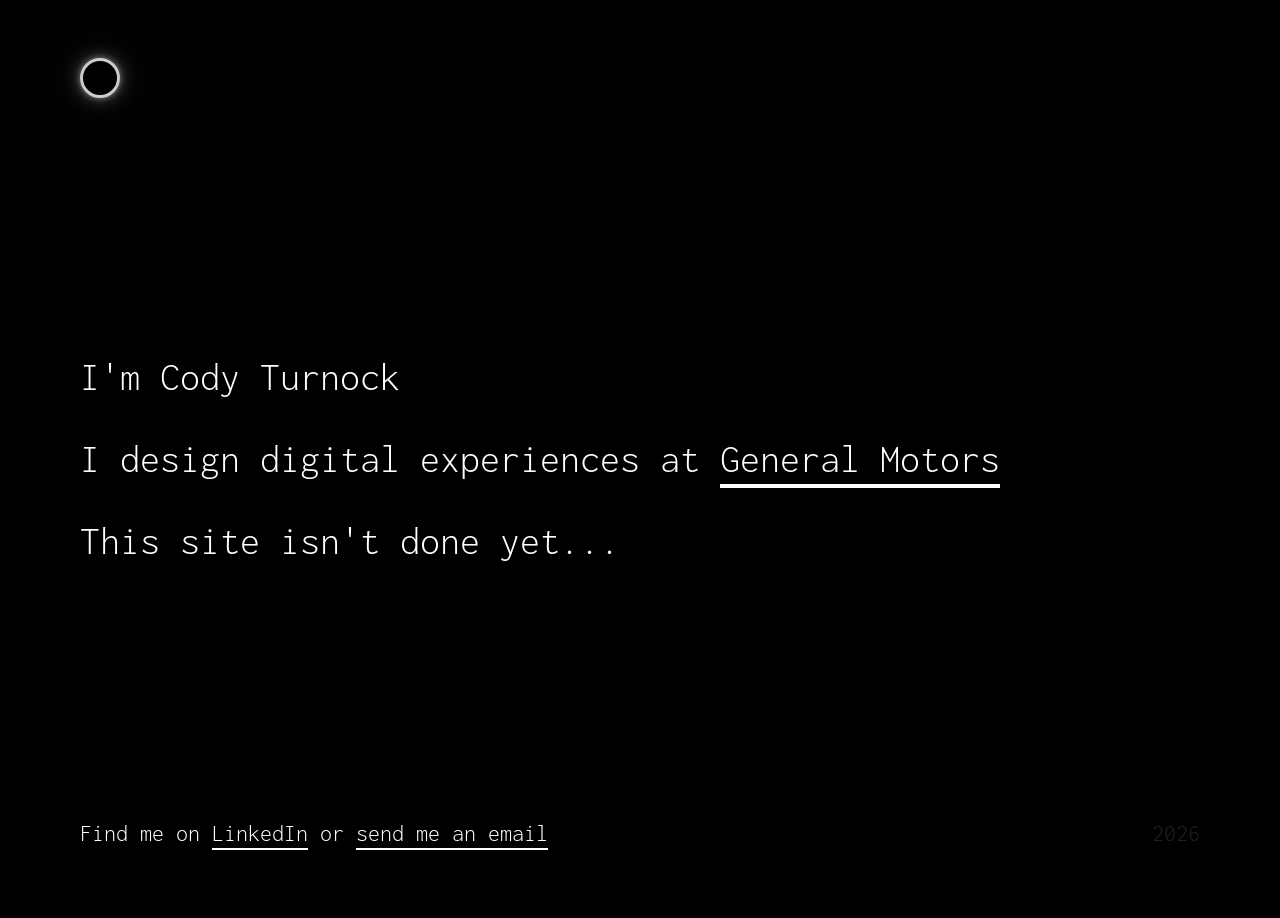
==== index.html @ 13a5d8f2 "Added a fix for mobile" ====
/<!DOCTYPE html>
<!--[if lt IE 7]>      <html class="no-js lt-ie9 lt-ie8 lt-ie7"> <![endif]-->
<!--[if IE 7]>         <html class="no-js lt-ie9 lt-ie8"> <![endif]-->
<!--[if IE 8]>         <html class="no-js lt-ie9"> <![endif]-->
<!--[if gt IE 8]>      <html class="no-js"><![endif]-->
<html>
    <head>
        <meta charset="utf-8">
        <meta http-equiv="X-UA-Compatible" content="IE=edge">
        <title></title>
        <meta name="description" content="">
        <meta name="viewport" content="width=device-width, initial-scale=1">
        <link rel="preload" href="./fonts/inconsolata.woff2" as="font" type="font/woff2" crossorigin>

        <link rel="stylesheet" href="style.css">
    </head>
    <body>
        <div class="container"> 
            <div class="logo-circle"></div>
            <div class="content-container">
                <div class="main-content">
                    <h1>I'm Cody Turnock</h1>
                    <h1>I design digital experiences at <a href="https://www.gm.com" target="_blank"> General Motors</a></h1>
                    <h1>This site isn't done yet...</h1>
                </div>
                <div class="secondary-content">
                    <h2>Find me on <a href="https://www.linkedin.com/in/codyturnock/" target="_blank">LinkedIn</a> or <a href="mailto:codyturnock@gmail.com">send me an email</a></h2>
                    <h2 class="year">2026</h2>
                </div>
            </div>
        </div>
        <script src="" async defer></script>
    </body>
</html>
---- style.css ----
* {
    box-sizing: border-box;
    margin:0;
    padding:0;
    background-color:#000000;
}
html,
body {
    height: 100%;
    overflow: hidden;
}
/*container*/
.container {
    padding: 40px 80px;
    height: 100vh;
    display: flex;
    flex-direction: column;
}
.content-container {
    display: flex;
    flex-direction: column;
    justify-content:space-between;
    flex: 1;
}

/*content*/
h1 {
    color:#ffffff;
    margin-bottom: 40px;
    font-family: "Inconsolata", monospace;
    font-weight: 300;
    font-size: 40px;
}
h2 {
    color: #ffffff;
    font-family: "Inconsolata", monospace;
    font-weight: 300;
    font-size: 24px;
}
.year {
    color: #212121;
}
.main-content {
    margin: auto 0;
}
.secondary-content {
    display: flex;
    flex-direction: row;
    justify-content: space-between;
    padding-bottom: 32px;
}
a:hover {
    text-decoration: line-through;
}
a {
    color:#ffffff;
    text-underline-offset: 0.3em;

}

/*circle*/
.logo-circle {
  width: 40px;
  height: 40px;
  border: 3px solid rgba(255, 255, 255, 0.8);
  border-radius: 50%;
  margin-bottom: 40px;

  box-shadow:
    0 0 6px rgba(255, 255, 255, 0.4),
    0 0 18px rgba(255, 255, 255, 0.25),
    0 0 36px rgba(255, 255, 255, 0.15);

  /* Optional */
  background: transparent;
}


/*font*/
@font-face {
  font-family: "Inconsolata";
  src: url("./fonts/inconsolata.woff2") format("woff2");
  font-weight: 200 900;
  font-style: normal;
  font-display: swap;
}

@media (max-width:850px) {
    .secondary-content {
        flex-direction:column;
    }
    .secondary-content h2:nth-of-type(2) {
        display: none;
    }
}
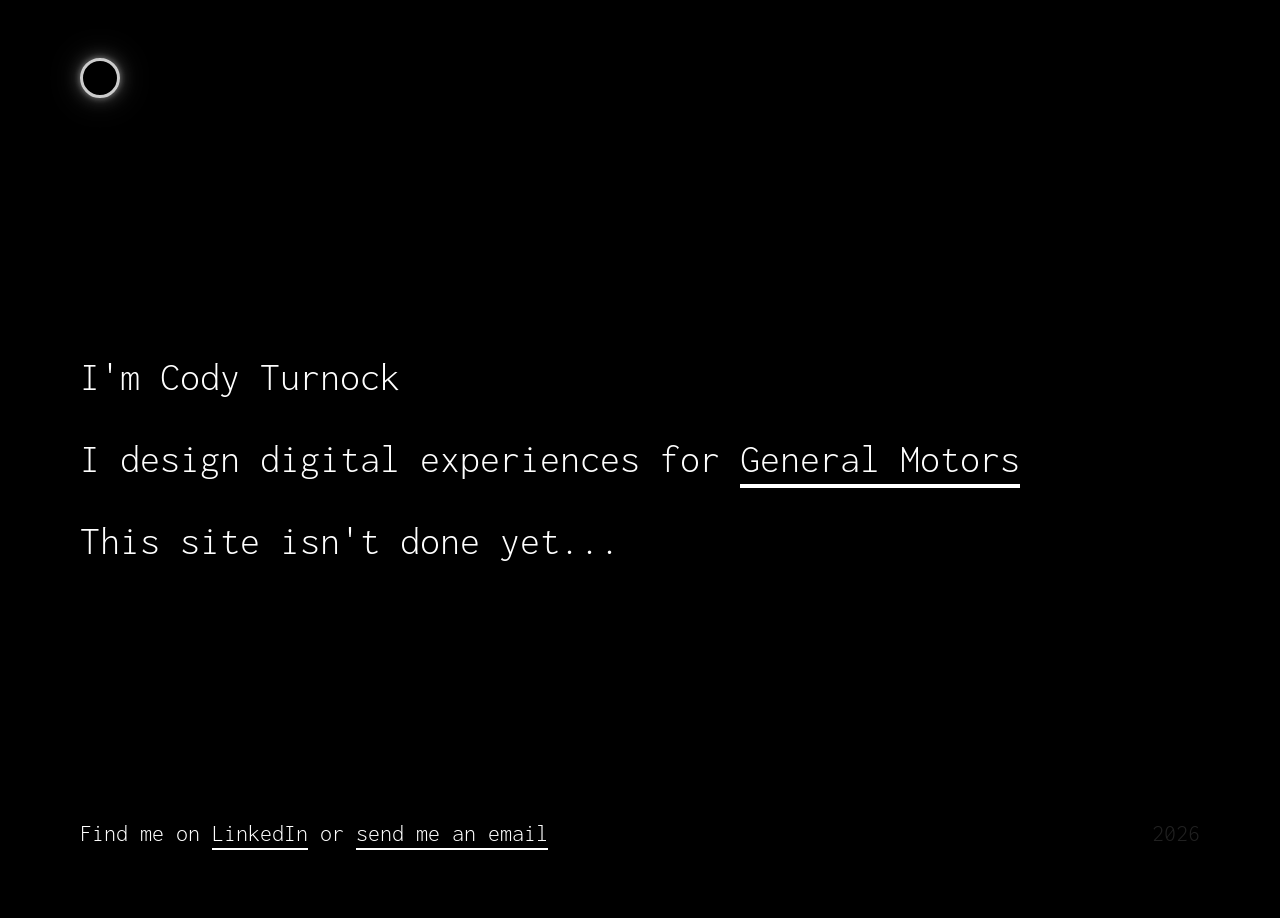
==== commit cd333913: "added favicon" ====
--- a/index.html
+++ b/index.html
@@ -7,11 +7,11 @@
     <head>
         <meta charset="utf-8">
         <meta http-equiv="X-UA-Compatible" content="IE=edge">
-        <title></title>
+        <title>Cody Turnock - Product Designer</title>
         <meta name="description" content="">
         <meta name="viewport" content="width=device-width, initial-scale=1">
         <link rel="preload" href="./fonts/inconsolata.woff2" as="font" type="font/woff2" crossorigin>
-
+        <link rel="icon" href="assets/favicon.svg" type="image/x-icon">
         <link rel="stylesheet" href="style.css">
     </head>
     <body>
@@ -20,7 +20,7 @@
             <div class="content-container">
                 <div class="main-content">
                     <h1>I'm Cody Turnock</h1>
-                    <h1>I design digital experiences at <a href="https://www.gm.com" target="_blank"> General Motors</a></h1>
+                    <h1>I design digital experiences for <a href="https://www.gm.com" target="_blank"> General Motors</a></h1>
                     <h1>This site isn't done yet...</h1>
                 </div>
                 <div class="secondary-content">
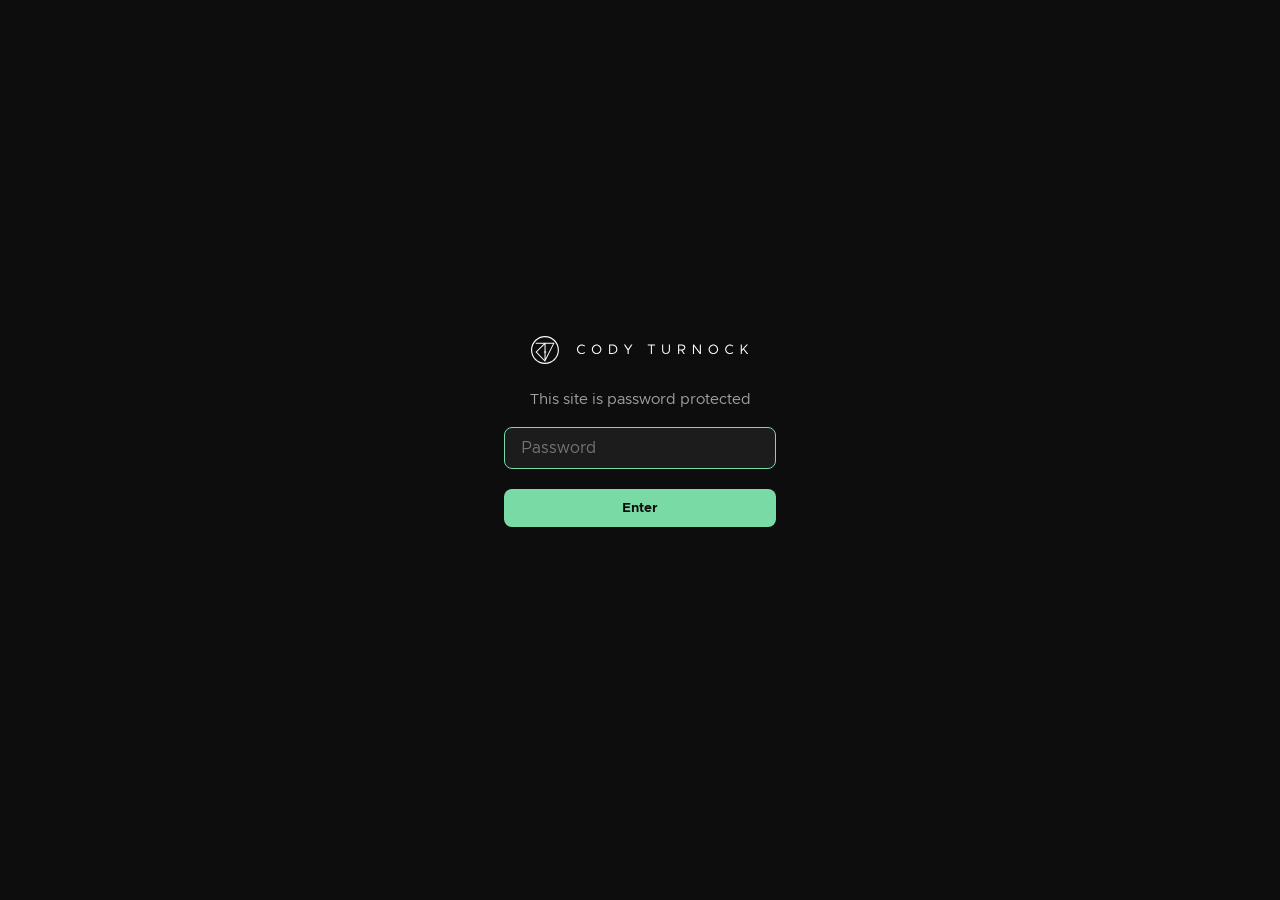
==== commit 4d794141: "added new website files" ====
--- a/index.html
+++ b/index.html
@@ -1,34 +1,109 @@
-/<!DOCTYPE html>
-<!--[if lt IE 7]>      <html class="no-js lt-ie9 lt-ie8 lt-ie7"> <![endif]-->
-<!--[if IE 7]>         <html class="no-js lt-ie9 lt-ie8"> <![endif]-->
-<!--[if IE 8]>         <html class="no-js lt-ie9"> <![endif]-->
-<!--[if gt IE 8]>      <html class="no-js"><![endif]-->
-<html>
-    <head>
-        <meta charset="utf-8">
-        <meta http-equiv="X-UA-Compatible" content="IE=edge">
-        <title>Cody Turnock - Product Designer</title>
-        <meta name="description" content="">
-        <meta name="viewport" content="width=device-width, initial-scale=1">
-        <link rel="preload" href="./fonts/inconsolata.woff2" as="font" type="font/woff2" crossorigin>
-        <link rel="icon" href="assets/favicon.svg" type="image/x-icon">
-        <link rel="stylesheet" href="style.css">
-    </head>
-    <body>
-        <div class="container"> 
-            <div class="logo-circle"></div>
-            <div class="content-container">
-                <div class="main-content">
-                    <h1>I'm Cody Turnock</h1>
-                    <h1>I design digital experiences for <a href="https://www.gm.com" target="_blank"> General Motors</a></h1>
-                    <h1>This site isn't done yet...</h1>
-                </div>
-                <div class="secondary-content">
-                    <h2>Find me on <a href="https://www.linkedin.com/in/codyturnock/" target="_blank">LinkedIn</a> or <a href="mailto:codyturnock@gmail.com">send me an email</a></h2>
-                    <h2 class="year">2026</h2>
+<!DOCTYPE html>
+<html lang="en">
+<head>
+    <meta charset="UTF-8">
+    <meta name="viewport" content="width=device-width, initial-scale=1.0">
+    <script>
+        if (window.location.hash) {
+            history.replaceState(null, '', window.location.pathname + window.location.search);
+        }
+    </script>
+    <title>Cody Turnock | Product Designer</title>
+    <meta name="description" content="Product designer portfolio — case studies in complex B2B systems design for commercial fleet management at General Motors.">
+    <meta property="og:title" content="Cody Turnock | Product Designer">
+    <meta property="og:description" content="Product designer portfolio — case studies in complex B2B systems design for commercial fleet management at General Motors.">
+    <meta property="og:type" content="website">
+    <link rel="stylesheet" href="style.css">
+    <link rel="icon" href="assets/cturnock-logo.svg" type="image/svg+xml">
+
+</head>
+<body>
+    <div class="gate-overlay">
+        <form id="gate-form" class="gate-form">
+            <img src="assets/cturnock-logo-full.svg" alt="Cody Turnock logo" class="gate-logo">
+            <label for="gate-password" class="gate-label">This site is password protected</label>
+            <input type="password" id="gate-password" class="gate-input" placeholder="Password" autocomplete="off" autofocus>
+            <button type="submit" class="gate-submit">Enter</button>
+            <p id="gate-error" class="gate-error"></p>
+        </form>
+    </div>
+    <div id="site-content">
+    <section class="navigation">
+        <img src="assets/cturnock-logo-full.svg" alt="cody turnock logo">
+        <ul class="navi">
+            <li><a href="#work">Work</a></li>
+            <li><a href="#about">About</a></li>
+            <li><a href="#contact">Contact</a></li>
+        </ul>
+    </section>
+    <section class="hero">
+        <h1>I design complex B2B systems that hold up in the real world.</h1>
+        <p>For over a decade, I've partnered with product, engineering, and leadership to turn ambiguous requirements into products that work for both the business and the people using them.</p>
+    </section>
+    <section class="work" id="work">
+        <span class="section-label">Selected Work</span>
+        <a class="projects" id="project1" href="custom-video-request.html">
+            <span class="project-number">01</span>
+            <div class="project-content">
+                <h2>Custom Video Request</h2>
+                <p>A video request spec fleet managers couldn't actually use, reworked into the most-requested feature among camera customers.</p>
+                <div class="tags">
+                    <span class="tag">Systems thinking</span>
+                    <span class="tag">Business impact</span>
                 </div>
             </div>
+            <span class="arrow">&rarr;</span>
+        </a>
+        <a class="projects" id="project2" href="vehicle-onboarding.html">
+            <span class="project-number">02</span>
+            <div class="project-content">
+                <h2>Vehicle Onboarding</h2>
+                <p>Rebuilding how fleet managers onboard vehicles at scale — replacing a static holding page with real-time progress built into the flow.</p>
+                <div class="tags">
+                    <span class="tag">Systems thinking</span>
+                    <span class="tag">Platform pattern</span>
+                </div>
+            </div>
+            <span class="arrow">&rarr;</span>
+        </a>
+        <a class="projects" id="project3" href="fleet-director.html">
+            <span class="project-number">03</span>
+            <div class="project-content">
+                <h2>Fleet Director</h2>
+                <p>Designing a proactive intelligence layer for the people managing thousands of vehicles at once — concept, in progress.</p>
+                <div class="tags">
+                    <span class="tag">0&rarr;1</span>
+                    <span class="tag">Data storytelling</span>
+                </div>
+            </div>
+            <span class="arrow">&rarr;</span>
+        </a>
+    </section>
+    <section class="about" id="about">
+        <div class="img-cont">
+            <div class="img"><img src="assets/about-photo1.jpg" alt="Placeholder"></div>
+            <div class="about-text">
+                <span class="section-label">About</span>
+                <p>Hi I'm Cody! I'm a product designer who enjoys untangling messy problems.</p>
+                <p>Over the last decade I've worked across complex B2B products, most recently designing software for commercial fleet managers at General Motors. The problems I enjoy most rarely start with pixels – they start with unclear requirements, competing priorities, technical constraints, and getting cross-functional teams aligned around the right problem before designing the solution.</p>
+                <p>I'm at my best when a project feels ambiguous. I enjoy asking the questions that change the direction of a project, challenging assumptions that no longer hold up, and working with Product, Engineering, Legal, and leadership to find solutions that are practical, scalable, and grounded in how people actually work.</p>
+                <p>The work I'm most proud of isn't necessarily the flashiest. It's the work that still makes sense months after launch because it solved the right problem, not just the one that was originally written down.</p>
+                <p>Outside of work, I'm based in Grand Rapids, Michigan, where life is mostly centered around my two kids. When I'm not designing, you'll usually find me tinkering in my garage, playing games, rolling dice for a D&D campaign, or tackling another project around the house.</p>
+            </div>
         </div>
-        <script src="" async defer></script>
-    </body>
+    </section>
+    <section class="footer" id="contact">
+        <div class="footer-main">
+            <h1>Let's talk about your next hard problem.</h1>
+            <a href="mailto:codyturnock@gmail.com" class="email-link">codyturnock@gmail.com &rarr;</a>
+        </div>
+        <div class="footer-links">
+            <a href="https://www.linkedin.com/in/codyturnock/" target="_blank" rel="noopener noreferrer">LinkedIn</a>
+            <a href="assets/cody-turnock-resume.pdf" target="_blank" rel="noopener noreferrer">Resume</a>
+            <span class="copyright">&copy; Cody Turnock</span>
+        </div>
+    </section>
+    </div>
+    <script src="password-gate.js"></script>
+</body>
 </html>
--- a/style.css
+++ b/style.css
@@ -1,95 +1,947 @@
-* {
-    box-sizing: border-box;
-    margin:0;
-    padding:0;
-    background-color:#000000;
-}
-html,
+*, *::before, *::after {
+  box-sizing: border-box;
+  margin: 0;
+  padding: 0;
+}
+
+html {
+  scroll-behavior: smooth;
+}
+
+@font-face {
+    font-family: "Clarity-city";
+    src: url('fonts/ClarityCity-Regular.woff2') format("woff2");
+    font-weight: 500;
+    font-style: normal;
+}
+@font-face {
+    font-family: "Clarity-city";
+    src: url('fonts/ClarityCity-Bold.woff2') format("woff2");
+    font-weight: 700;
+    font-style: normal;
+}
+
+/* ==========================================================================
+   CASE STUDY PAGE PATTERNS
+   Established on custom-video-request.html — reuse these same classes on
+   the other case studies (fleet-director, vehicle-upload, etc.) so every
+   page shares one visual system. See "Page specific styling" further down
+   for the full rule definitions.
+
+   PAGE SKELETON
+   .case-body        — wraps all numbered sections, stacked.
+   .case-content      — holds .introduction and every .story section, stacked.
+   .introduction       — the My Role / Product / Outcome row at the top,
+                        3-column grid (role gets more space than the two
+                        short value columns), plus one full-width image.
+
+   NUMBERED STORY SECTIONS (.story)
+   Each numbered chapter (01 Situation, 02 Problem, 03 Approach...) is one
+   <section class="story"> containing:
+     .story-bg-number   — giant faint number watermark, left-aligned by
+                          default. Add the extra class "story-bg-number--right"
+                          to alternate a specific section to the right.
+     .story-content      — eyebrow + h2 + body copy + any callouts/images,
+                          all in document order (images can sit inline
+                          between paragraphs, not just at the end).
+     .story-eyebrow       — small green "01 — Situation" label.
+     h3                   — sub-heading for splitting one story section into
+                          parts (e.g. "Earning alignment." / "Designing the
+                          experience." inside 03 — Approach).
+     .story-callout        — single-line bold green statement (e.g.
+                          "Before — footage only existed if an event
+                          triggered it").
+
+   CALLOUT VARIANTS — pick based on what the content is doing:
+     .callout-quote  — left green accent border, dark tinted background.
+                       Use for an emphasis PARAGRAPH pulled out of the
+                       narrative (e.g. "the design was approved, then
+                       stalled when...").
+     .callout-box    — full border box, use for a LABELED aside: a bulleted
+                       list (safeguards) or a "Decision 01 — ..." writeup.
+                       Needs a .callout-label span as the heading.
+     .pull-quote      — larger italic standalone quote (blockquote + p),
+                       optional <cite> for attribution. Use sparingly, for
+                       the single most quotable line in a section (a
+                       stakeholder's words, a sharp one-liner) — it's a
+                       bigger visual break than callout-quote.
+
+   IMAGES
+     .intro-image / .story-image  — one full-width framed screenshot at the
+                       end of a section's content.
+     .framed-image     — same framed-screenshot treatment, but usable inline
+                       mid-content (e.g. between two callouts).
+     .framed-image-row — 3-across grid of .framed-image. Add modifier class
+                       "framed-image-row-2" for a 2-across (50/50) row.
+     .framed-image-caption — small bold green label, for captioning one
+                       image inside a framed-image-row (e.g. "Add manually"
+                       above the empty-state image in a before/after pair).
+     .board-frame       — for full-width flow-diagram / whiteboard exports
+                       (no inner padding card, just a clean frame).
+     .inspiration-grid  — 4-across grid with dashed borders, for mood-board /
+                       reference thumbnails (not real product screenshots).
+
+   OUTCOME SECTION (.outcome)
+   Reserve for the final numbered section only — full-bleed background,
+   gradient fading back to the page background near the bottom.
+     .stat-tiles / .stat-tile — 3-across bordered, dark-filled result tiles.
+     .pull-quote               — testimonial quote reused here with <cite>.
+
+   CONCEPT / IN-PROGRESS PAGES (fleet-director.html)
+     .case-badge          — small dot + "Case study — concept" label above h1.
+     .story-final          — put on the last numbered .story section instead
+                       of using .outcome, when the page shouldn't end on a
+                       full-bleed gradient (e.g. still-conceptual work) —
+                       just adds a plain top/bottom divider.
+
+   TOP NAV (all case study / work pages)
+     .navigation        — logo (linked to index.html) on the left, plus a
+                       single .nav-back "All Work" link on the right. Same
+                       markup and classes on every work page for consistency.
+   ========================================================================== */
+
+html {
+    overflow-x: hidden;
+}
 body {
+    background-color:#0D0D0D;
+    color:#ffffff;
+    max-width: 1400px;
+    margin-inline:auto;
+    padding:0 48px;
+}
+a {
+    text-decoration: none;
+    color:#fff;
+}
+a:hover {
+    color: #7ADAA5;
+}
+
+/*Password gate — site-wide, gates every page. Hidden by default so a
+  visitor without JS (or before password-gate.js runs) never sees the real
+  content; JS adds .unlocked to <body> once the password is confirmed.*/
+#site-content {
+    display: none;
+}
+body.unlocked #site-content {
+    display: block;
+}
+.gate-overlay {
+    position: fixed;
+    inset: 0;
+    z-index: 1000;
+    display: flex;
+    align-items: center;
+    justify-content: center;
+    background: #0D0D0D;
+}
+body.unlocked .gate-overlay {
+    display: none;
+}
+.gate-form {
+    display: flex;
+    flex-direction: column;
+    align-items: center;
+    gap: 1.25rem;
+    width: 100%;
+    max-width: 320px;
+    padding: 0 24px;
+    text-align: center;
+}
+.gate-logo {
+    height: 28px;
+    margin-bottom: 0.5rem;
+}
+.gate-label {
+    color: #a3a3a3;
+    font-family: "clarity-city", sans-serif;
+    font-weight: 500;
+    font-size: 0.95rem;
+}
+.gate-input {
+    width: 100%;
+    padding: 0.75rem 1rem;
+    border: 1px solid rgba(255, 255, 255, 0.2);
+    border-radius: 8px;
+    background: #1C1C1C;
+    color: #ffffff;
+    font-family: "clarity-city", sans-serif;
+    font-size: 1rem;
+}
+.gate-input:focus {
+    outline: none;
+    border-color: #7ADAA5;
+}
+.gate-submit {
+    width: 100%;
+    padding: 0.75rem 1rem;
+    border: none;
+    border-radius: 8px;
+    background: #7ADAA5;
+    color: #0D0D0D;
+    font-family: "clarity-city", sans-serif;
+    font-weight: 700;
+    cursor: pointer;
+}
+.gate-submit:hover {
+    background: #66C793;
+}
+.gate-error {
+    color: #FF8A8A;
+    font-size: 0.85rem;
+    min-height: 1.2em;
+    font-family: "clarity-city", sans-serif;
+}
+
+/*navigation*/
+.navigation {
+    display: flex;
+    justify-content: space-between;
+    align-items: center;
+    padding: 1.5rem 0;
+    border-bottom: 1px solid rgba(255, 255, 255, 0.12);
+    font-family: "Clarity-city";
+    font-weight: 500;
+}
+.logo-side {
+    display: flex;
+    align-items: center;
+}
+.logo-side img {
+    padding-right:16px;
+}
+.navigation h3 {
+    font-weight: 500;
+    font-size: 1.15rem;
+    text-transform: uppercase;
+    letter-spacing: 8px;
+}
+.navi {
+    list-style: none;
+    display: flex;
+    gap: 2.5rem;
+}
+.navi li {
+    display: inline-block;
+    font-weight: 500;
+    text-transform: uppercase;
+}
+.logo-side h3 {
+    display: inline;
+    padding-left:8px;
+}
+/*Hero section*/
+.hero {
+    padding: 5rem 0 4rem;
+}
+.hero h1 {
+    font-family: "clarity-city", sans-serif;
+    font-weight: 700;
+    font-size: clamp(44px, 6vw, 88px);
+    padding-bottom: 24px;
+}
+.hero p {
+    font-size:20px;
+    color: #a3a3a3;
+    line-height: 1.5;
+    font-family: "clarity-city", sans-serif;
+    font-weight: 500;
+}
+
+/*Work section*/
+.work {
+    padding: 4rem 0;
+}
+
+.section-label {
+    display: block;
+    font-family: "clarity-city", sans-serif;
+    font-weight: 700;
+    font-size: 0.85rem;
+    letter-spacing: 0.15em;
+    text-transform: uppercase;
+    color: #8a8a8a;
+    padding-bottom: 2rem;
+    border-bottom: 1px solid rgba(255, 255, 255, 0.15);
+}
+
+.projects {
+    display: grid;
+    grid-template-columns: 60px 1fr 40px;
+    align-items: center;
+    gap: 2rem;
+    padding: 3rem 0;
+    border-bottom: 1px solid rgba(255, 255, 255, 0.15);
+}
+
+.project-number {
+    font-family: "clarity-city", sans-serif;
+    font-weight: 700;
+    color: #7ADAA5;
+}
+
+.project-content h2 {
+    font-family: "clarity-city", sans-serif;
+    font-weight: 700;
+    font-size: clamp(28px, 3.5vw, 48px);
+    margin-bottom: 1rem;
+}
+
+.project-content p {
+    color: #a3a3a3;
+    font-size: clamp(16px, 1.4vw, 20px);
+    line-height: 1.5;
+    max-width: 55ch;
+    margin-bottom: 1.5rem;
+    font-family: "clarity-city", sans-serif;
+    font-weight:500;
+
+}
+
+.tags {
+    display: flex;
+    flex-wrap: wrap;
+    gap: 0.75rem;
+}
+
+.tag {
+    display: inline-flex;
+    align-items: center;
+    padding: 0.4rem 1rem;
+    border: 1px solid rgba(122, 218, 165, 0.5);
+    border-radius: 999px;
+    color: #7ADAA5;
+    font-family: "clarity-city", sans-serif;
+    font-weight: 700;
+    font-size: 0.85rem;
+}
+
+.arrow {
+    justify-self: end;
+    color: #8a8a8a;
+    font-size: 1.5rem;
+}
+
+/*About*/
+.about {
+    padding: 4rem 0;
+    border-bottom: 1px solid rgba(255, 255, 255, 0.15);
+}
+
+.img-cont {
+    display: flex;
+    flex-direction: row;
+    gap: 3rem;
+    align-items: flex-start;
+}
+
+.img-cont > .img {
+    flex: 1 1 35%;
+    aspect-ratio: 4 / 5;
+    border-radius: 12px;
+    overflow: hidden;
+    border: 1px solid rgba(255, 255, 255, 0.15);
+    
+}
+
+.img-cont > .img img {
+    width: 100%;
     height: 100%;
+    object-fit: cover;
+    display: block;
+}
+
+.about-text {
+    flex: 1 1 50%;
+    display: flex;
+    flex-direction: column;
+    gap: 1.25rem;
+}
+
+.about-text p {
+    color: #d9d9d9;
+    font-size: 1.15rem;
+    line-height: 1.6;
+    font-family: "clarity-city", sans-serif;
+    font-weight:500;
+    
+}
+
+.about .section-label {
+    border-bottom: none;
+    padding-bottom: 0;
+    margin-bottom: 0;
+}
+
+/*Footer*/
+.footer {
+    display: flex;
+    justify-content: space-between;
+    align-items: flex-start;
+    gap: 2rem;
+    padding: 4rem 0 3rem;
+}
+
+.footer-main h1 {
+    font-family: "clarity-city", sans-serif;
+    font-weight: 700;
+    font-size: clamp(32px, 4vw, 56px);
+    max-width: 700px;
+    margin-bottom: 1.5rem;
+}
+
+.footer-main .email-link {
+    display: inline-flex;
+    align-items: center;
+    gap: 0.5rem;
+    color: #7ADAA5;
+    font-weight: 700;
+    font-size: 1.15rem;
+    text-decoration: none;
+    font-family: "clarity-city", sans-serif;
+    font-weight: 700;
+}
+
+.footer-links {
+    display: flex;
+    flex-direction: column;
+    align-items: flex-end;
+    gap: 0.75rem;
+    text-align: right;
+}
+
+.footer-links a {
+    color: #ffffff;
+    font-weight: 700;
+    text-decoration: none;
+}
+.footer-links a:hover {
+    color: #7ADAA5;
+}
+
+.footer-links .copyright {
+    color: #8a8a8a;
+    font-size: 0.85rem;
+    margin-top: 0.5rem;
+}
+
+/*Page specific styling*/
+.hero .super-sub {
+    font-weight: 700;
+    color: #7BCBA0;
+}
+.title-label {
+    display: block;
+    font-family: "clarity-city", sans-serif;
+    font-weight: 700;
+    font-size: 0.85rem;
+    letter-spacing: 0.15em;
+    text-transform: uppercase;
+    color: #8a8a8a;
+}
+.introduction p {
+    font-family: "clarity-city", sans-serif;
+    font-weight: 500;
+    line-height: 1.6;
+}
+.introduction {
+    display: grid;
+    grid-template-columns: 2fr 1fr 1fr;
+    column-gap: 4rem;
+    padding: 3rem 0 5rem;
+    border-top: 1px solid rgba(255, 255, 255, 0.12);
+}
+.intro-role,
+.intro-product,
+.intro-outcome {
+    display: flex;
+    flex-direction: column;
+    gap: 0.75rem;
+}
+.outcome-text {
+    font-weight: 700;
+    color: #ffffff;
+}
+
+/*Case-study body — holds .introduction and every .story section, stacked.*/
+.case-body {
+    display: block;
+}
+
+.intro-image,
+.story-image {
+    grid-column: 1 / -1;
+    margin-top: 3rem;
     overflow: hidden;
-}
-/*container*/
-.container {
-    padding: 40px 80px;
-    height: 100vh;
+    border-radius: 12px;
+    border: 1px solid rgba(255, 255, 255, 0.15);
+    box-shadow: 0 20px 60px rgba(0, 0, 0, 0.35);
+}
+.intro-image img,
+.story-image img {
+    width: 100%;
+    display: block;
+}
+
+/*Story sections — repeatable pattern for 01 Situation, 02 Approach, etc.*/
+.story {
+    position: relative;
+    padding: 5rem 0 5rem;
+}
+
+/*Giant faint number sits behind the content as a watermark — absolutely
+  positioned so it doesn't take up grid space, and z-indexed under everything
+  else in the section.*/
+.story-bg-number {
+    position: absolute;
+    top: -2rem;
+    left: -1rem;
+    z-index: 0;
+    font-family: "clarity-city", sans-serif;
+    font-weight: 700;
+    font-size: clamp(160px, 20vw, 320px);
+    line-height: 1;
+    color: rgba(255, 255, 255, 0.04);
+    user-select: none;
+}
+.story-bg-number--right {
+    left: auto;
+    right: -1rem;
+}
+
+.story-content {
+    position: relative;
+    z-index: 1;
+}
+
+.story-eyebrow {
+    display: block;
+    font-family: "clarity-city", sans-serif;
+    font-weight: 700;
+    font-size: 0.85rem;
+    letter-spacing: 0.15em;
+    text-transform: uppercase;
+    color: #7ADAA5;
+    margin-bottom: 1.5rem;
+}
+
+.story-content h2 {
+    font-family: "clarity-city", sans-serif;
+    font-weight: 700;
+    font-size: clamp(32px, 4vw, 56px);
+    line-height: 1.15;
+    margin-bottom: 2rem;
+}
+
+.story-content p {
+    font-family: "clarity-city", sans-serif;
+    font-weight: 500;
+    color: #a3a3a3;
+    font-size: 1.15rem;
+    line-height: 1.6;
+    margin-bottom: 1.25rem;
+    max-width: 65ch;
+}
+
+.story-content p.story-callout {
+    margin-top: 2rem;
+    font-weight: 700;
+    color: #7ADAA5;
+}
+
+.story-content h3 {
+    font-family: "clarity-city", sans-serif;
+    font-weight: 700;
+    font-size: clamp(22px, 2.2vw, 30px);
+    margin: 3rem 0 1.5rem;
+}
+
+/*Pull-quote callout — left accent border, used for emphasis paragraphs*/
+.callout-quote {
+    margin: 2rem 0;
+    padding: 1.5rem 2rem;
+    border-left: 3px solid #7ADAA5;
+    background-color: #12201A;
+}
+.callout-quote p {
+    color: #d9d9d9 !important;
+    max-width: none !important;
+    margin-bottom: 1rem;
+}
+.callout-quote p:last-child {
+    margin-bottom: 0;
+}
+
+/*Bordered callout box — used for safeguard lists and decision call-outs*/
+.callout-box {
+    margin: 2rem 0;
+    padding: 1.75rem 2rem;
+    border: 1px solid rgba(122, 218, 165, 0.35);
+    border-radius: 8px;
+    background-color: #0F1A15;
+}
+.callout-box p {
+    color: #d9d9d9 !important;
+    max-width: none !important;
+    margin-bottom: 1rem;
+}
+.callout-box p:last-child {
+    margin-bottom: 0;
+}
+.callout-label {
+    display: block;
+    font-family: "clarity-city", sans-serif;
+    font-weight: 700;
+    font-size: 0.9rem;
+    color: #7ADAA5;
+    margin-bottom: 1rem;
+}
+.callout-box ul {
+    list-style: none;
     display: flex;
     flex-direction: column;
-}
-.content-container {
-    display: flex;
-    flex-direction: column;
-    justify-content:space-between;
-    flex: 1;
-}
-
-/*content*/
-h1 {
-    color:#ffffff;
-    margin-bottom: 40px;
-    font-family: "Inconsolata", monospace;
-    font-weight: 300;
-    font-size: 40px;
-}
-h2 {
+    gap: 0.6rem;
+}
+.callout-box li {
+    position: relative;
+    padding-left: 1.25rem;
+    color: #d9d9d9;
+    font-family: "clarity-city", sans-serif;
+    font-weight: 500;
+    line-height: 1.6;
+}
+.callout-box li::before {
+    content: "";
+    position: absolute;
+    left: 0;
+    top: 0.6em;
+    width: 5px;
+    height: 5px;
+    border-radius: 50%;
+    background: #7ADAA5;
+}
+
+/*Inline framed images used within story content*/
+.framed-image {
+    margin: 2rem 0;
+    overflow: hidden;
+    border-radius: 12px;
+    border: 1px solid rgba(255, 255, 255, 0.15);
+    box-shadow: 0 20px 60px rgba(0, 0, 0, 0.35);
+}
+.framed-image img {
+    width: 100%;
+    display: block;
+}
+.framed-image-row {
+    display: grid;
+    grid-template-columns: repeat(3, 1fr);
+    gap: 1.5rem;
+    margin: 2rem 0;
+}
+.framed-image-row .framed-image {
+    margin: 0;
+}
+.framed-image-row-2 {
+    grid-template-columns: repeat(2, 1fr);
+}
+.framed-image-caption {
+    display: block;
+    font-family: "clarity-city", sans-serif;
+    font-weight: 700;
+    color: #7ADAA5;
+    margin-bottom: 0.75rem;
+}
+
+/*Flow diagram + inspiration section*/
+.flow-section {
+    padding: 5rem 0;
+    border-top: 1px solid rgba(255, 255, 255, 0.12);
+}
+.flow-section > p {
+    font-family: "clarity-city", sans-serif;
+    font-weight: 500;
+    color: #a3a3a3;
+    font-size: 1.15rem;
+    line-height: 1.6;
+    margin: 1.5rem 0 2.5rem;
+    max-width: 65ch;
+}
+.board-frame {
+    overflow: hidden;
+    border-radius: 12px;
+    border: 1px solid rgba(255, 255, 255, 0.15);
+    margin-bottom: 4rem;
+}
+.board-frame img {
+    width: 100%;
+    display: block;
+}
+.inspiration-grid {
+    display: grid;
+    grid-template-columns: repeat(4, 1fr);
+    gap: 1.25rem;
+    margin-top: 1.5rem;
+}
+.inspiration-grid img {
+    width: 100%;
+    display: block;
+    border-radius: 8px;
+    border: 1px dashed rgba(255, 255, 255, 0.3);
+}
+
+/*Outcome section — full-bleed dark green background, fading back to the
+  page background in roughly the last quarter of the section rather than evenly*/
+.outcome {
+    background: linear-gradient(to bottom, #0B1712 0%, #0B1712 75%, #0D0D0D 100%);
+    margin-left: calc(50% - 50vw);
+    margin-right: calc(50% - 50vw);
+    padding: 5rem calc(50vw - 50%) 6rem;
+    overflow: hidden;
+}
+.outcome-inner {
+    position: relative;
+    max-width: 1304px;
+    margin-inline: auto;
+}
+.outcome-inner > .story-eyebrow {
+    position: relative;
+    z-index: 1;
+}
+.outcome-inner > h2 {
+    position: relative;
+    z-index: 1;
+    font-family: "clarity-city", sans-serif;
+    font-weight: 700;
+    font-size: clamp(32px, 4vw, 56px);
+    line-height: 1.15;
+    margin: 1.5rem 0 2rem;
+}
+.outcome-inner > p {
+    position: relative;
+    z-index: 1;
+    font-family: "clarity-city", sans-serif;
+    font-weight: 500;
+    color: #a3a3a3;
+    font-size: 1.15rem;
+    line-height: 1.6;
+    max-width: 65ch;
+}
+.stat-tiles {
+    position: relative;
+    z-index: 1;
+    display: grid;
+    grid-template-columns: repeat(3, 1fr);
+    gap: 1.5rem;
+    margin: 3rem 0;
+}
+.stat-tile {
+    padding: 1.75rem;
+    border: 1px solid rgba(122, 218, 165, 0.35);
+    border-radius: 8px;
+    background-color: #1C1C1C;
+    font-family: "clarity-city", sans-serif;
+    font-weight: 700;
     color: #ffffff;
-    font-family: "Inconsolata", monospace;
-    font-weight: 300;
-    font-size: 24px;
-}
-.year {
-    color: #212121;
-}
-.main-content {
-    margin: auto 0;
-}
-.secondary-content {
-    display: flex;
-    flex-direction: row;
+    line-height: 1.4;
+}
+.pull-quote {
+    position: relative;
+    z-index: 1;
+    margin: 4rem 0;
+    padding-left: 1.5rem;
+    border-left: 3px solid #7ADAA5;
+}
+.pull-quote p {
+    font-family: "clarity-city", sans-serif;
+    font-weight: 700;
+    font-size: 1.4rem;
+    font-style: italic;
+    color: #ffffff;
+    margin-bottom: 0.75rem;
+}
+.pull-quote cite {
+    font-style: normal;
+    color: #8a8a8a;
+}
+.outcome-inner > .title-label {
+    position: relative;
+    z-index: 1;
+    margin-bottom: 1.5rem;
+}
+
+/*Case-study footer*/
+.case-footer {
+    display: flex;
     justify-content: space-between;
-    padding-bottom: 32px;
-}
-a:hover {
-    text-decoration: line-through;
-}
-a {
-    color:#ffffff;
-    text-underline-offset: 0.3em;
-
-}
-
-/*circle*/
-.logo-circle {
-  width: 40px;
-  height: 40px;
-  border: 3px solid rgba(255, 255, 255, 0.8);
-  border-radius: 50%;
-  margin-bottom: 40px;
-
-  box-shadow:
-    0 0 6px rgba(255, 255, 255, 0.4),
-    0 0 18px rgba(255, 255, 255, 0.25),
-    0 0 36px rgba(255, 255, 255, 0.15);
-
-  /* Optional */
-  background: transparent;
-}
-
-
-/*font*/
-@font-face {
-  font-family: "Inconsolata";
-  src: url("./fonts/inconsolata.woff2") format("woff2");
-  font-weight: 200 900;
-  font-style: normal;
-  font-display: swap;
-}
-
-@media (max-width:850px) {
-    .secondary-content {
-        flex-direction:column;
-    }
-    .secondary-content h2:nth-of-type(2) {
-        display: none;
+    align-items: center;
+    padding: 3rem 0;
+}
+.case-footer-copyright {
+    color: #8a8a8a;
+    font-size: 0.85rem;
+}
+.case-footer-back {
+    color: #7ADAA5;
+    font-weight: 700;
+    font-family: "clarity-city", sans-serif;
+}
+
+/*Back-to-work link in the top nav on case study pages.*/
+.nav-back {
+    color: #7ADAA5;
+    font-weight: 700;
+    font-family: "clarity-city", sans-serif;
+}
+.case-badge {
+    display: inline-flex;
+    align-items: center;
+    gap: 0.5rem;
+    font-family: "clarity-city", sans-serif;
+    font-weight: 700;
+    font-size: 0.85rem;
+    letter-spacing: 0.15em;
+    text-transform: uppercase;
+    color: #7ADAA5;
+    margin-bottom: 1.5rem;
+}
+.case-badge-dot {
+    width: 6px;
+    height: 6px;
+    border-radius: 50%;
+    background: #7ADAA5;
+}
+
+/*Final numbered section on a concept page — plain top/bottom divider
+  instead of the full-bleed gradient .outcome treatment.*/
+.story-final {
+    border-top: 1px solid rgba(255, 255, 255, 0.12);
+    border-bottom: 1px solid rgba(255, 255, 255, 0.12);
+}
+
+/* ==========================================================================
+   RESPONSIVE
+   Two breakpoints. 900px (tablet) collapses the text-heavy multi-column
+   grids to one column and steps the image grids down from 3/4-across to
+   2-across. 600px (phone) takes everything the rest of the way to a single
+   column and tightens spacing/type.
+   ========================================================================== */
+@media (max-width: 900px) {
+    body {
+        padding: 0 32px;
+    }
+    .hero {
+        padding: 3.5rem 0 3rem;
+    }
+    .hero h1,
+    .footer-main h1 {
+        font-size: clamp(34px, 8vw, 88px);
+    }
+
+    .navigation img {
+        height: 28px;
+        width: auto;
+    }
+    .navi {
+        gap: 1.5rem;
+    }
+
+    .img-cont {
+        flex-direction: column;
+    }
+    .img-cont > .img {
+        flex: none;
+        width: 100%;
+    }
+    .about-text {
+        flex: none;
+        width: 100%;
+    }
+
+    .footer {
+        flex-direction: column;
+        align-items: flex-start;
+        gap: 2.5rem;
+    }
+    .footer-links {
+        align-items: flex-start;
+        text-align: left;
+    }
+
+    .introduction {
+        grid-template-columns: 1fr;
+        row-gap: 2rem;
+        column-gap: 0;
+    }
+
+    .framed-image-row,
+    .framed-image-row-2 {
+        grid-template-columns: repeat(2, 1fr);
+    }
+    .inspiration-grid {
+        grid-template-columns: repeat(2, 1fr);
+    }
+    .stat-tiles {
+        grid-template-columns: 1fr;
+    }
+
+    .story {
+        padding: 3.5rem 0;
+    }
+    .story-bg-number {
+        font-size: 120px;
+    }
+}
+
+@media (max-width: 600px) {
+    body {
+        padding: 0 20px;
+    }
+
+    .navigation {
+        flex-wrap: wrap;
+        gap: 1rem;
+    }
+    .navi {
+        gap: 1rem;
+    }
+    .navi li {
+        font-size: 0.85rem;
+    }
+
+    .projects {
+        grid-template-columns: 32px 1fr 24px;
+        gap: 1rem;
+        padding: 2rem 0;
+    }
+
+    .framed-image-row,
+    .framed-image-row-2 {
+        grid-template-columns: 1fr;
+    }
+    .inspiration-grid {
+        grid-template-columns: repeat(2, 1fr);
+        gap: 0.75rem;
+    }
+
+    .callout-quote,
+    .callout-box {
+        padding: 1.25rem;
+    }
+
+    .outcome {
+        padding: 3.5rem calc(50vw - 50%) 4rem;
+    }
+
+    .case-footer {
+        flex-direction: column;
+        align-items: flex-start;
+        gap: 1rem;
+    }
+
+    .story-bg-number {
+        font-size: 90px;
+        top: -1rem;
     }
 }
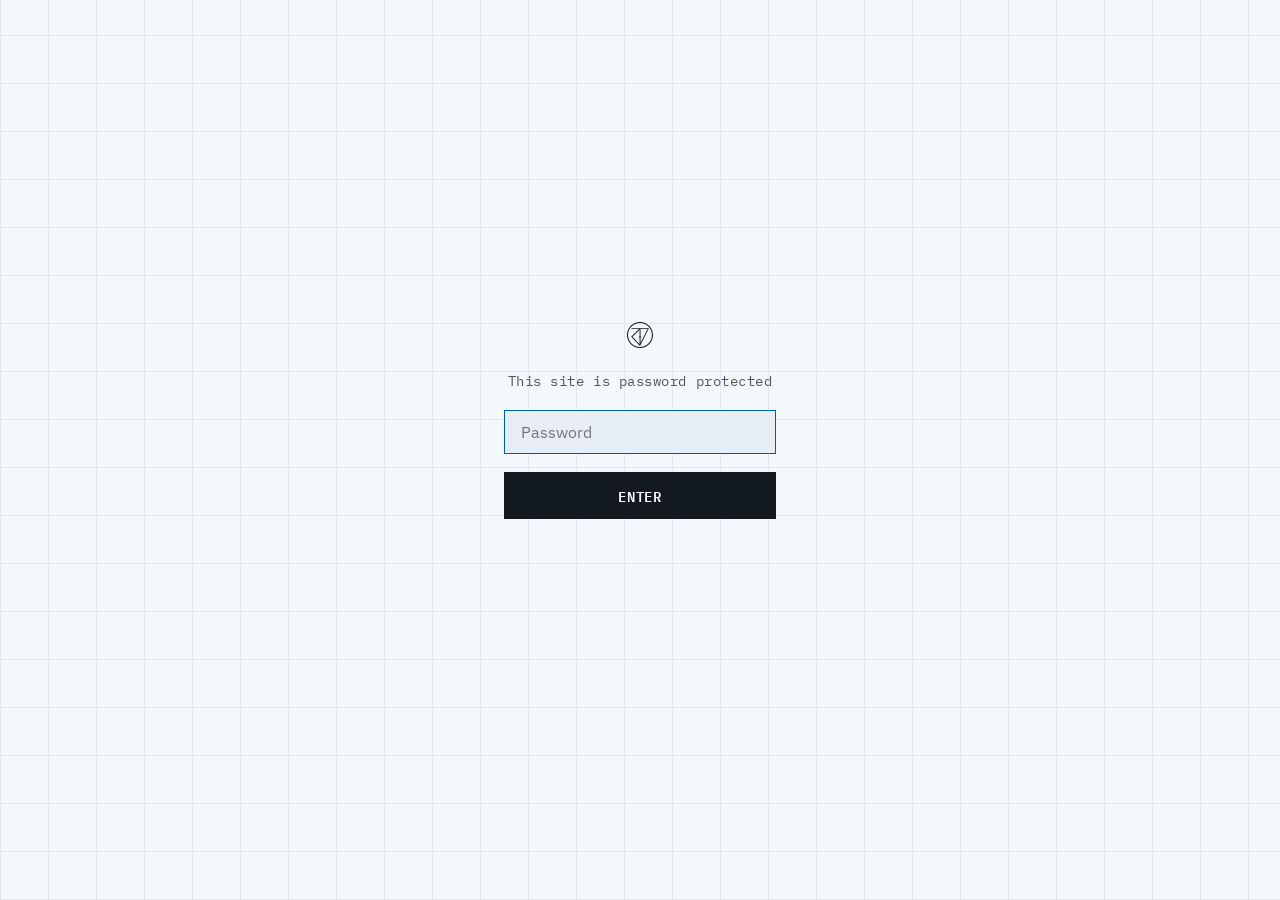
==== commit 201490be: "Rebuild home page and Custom Video Request case study in new spec-sheet visual system Reworks index." ====
--- a/index.html
+++ b/index.html
@@ -1,109 +1,153 @@
 <!DOCTYPE html>
 <html lang="en">
 <head>
-    <meta charset="UTF-8">
-    <meta name="viewport" content="width=device-width, initial-scale=1.0">
-    <script>
-        if (window.location.hash) {
-            history.replaceState(null, '', window.location.pathname + window.location.search);
-        }
-    </script>
-    <title>Cody Turnock | Product Designer</title>
-    <meta name="description" content="Product designer portfolio — case studies in complex B2B systems design for commercial fleet management at General Motors.">
-    <meta property="og:title" content="Cody Turnock | Product Designer">
-    <meta property="og:description" content="Product designer portfolio — case studies in complex B2B systems design for commercial fleet management at General Motors.">
-    <meta property="og:type" content="website">
-    <link rel="stylesheet" href="style.css">
-    <link rel="icon" href="assets/cturnock-logo.svg" type="image/svg+xml">
-
+<meta charset="UTF-8">
+<meta name="viewport" content="width=device-width, initial-scale=1.0">
+<script>
+    if (window.location.hash) {
+        history.replaceState(null, '', window.location.pathname + window.location.search);
+    }
+</script>
+<title>Cody Turnock | Product Designer</title>
+<meta name="description" content="Product designer portfolio — case studies in complex B2B systems design for commercial fleet management at General Motors.">
+<meta property="og:title" content="Cody Turnock | Product Designer">
+<meta property="og:description" content="Product designer portfolio — case studies in complex B2B systems design for commercial fleet management at General Motors.">
+<meta property="og:type" content="website">
+<link rel="preconnect" href="https://fonts.googleapis.com">
+<link rel="preconnect" href="https://fonts.gstatic.com" crossorigin>
+<link href="https://fonts.googleapis.com/css2?family=IBM+Plex+Mono:wght@400;500;600&family=IBM+Plex+Sans:wght@400;500;600;700&display=swap" rel="stylesheet">
+<link rel="stylesheet" href="theme.css">
+<link rel="icon" href="assets/cturnock-logo.svg" type="image/svg+xml">
 </head>
 <body>
-    <div class="gate-overlay">
-        <form id="gate-form" class="gate-form">
-            <img src="assets/cturnock-logo-full.svg" alt="Cody Turnock logo" class="gate-logo">
-            <label for="gate-password" class="gate-label">This site is password protected</label>
-            <input type="password" id="gate-password" class="gate-input" placeholder="Password" autocomplete="off" autofocus>
-            <button type="submit" class="gate-submit">Enter</button>
-            <p id="gate-error" class="gate-error"></p>
-        </form>
+
+<div class="gate-overlay">
+    <form id="gate-form" class="gate-form">
+        <svg class="gate-logo" viewBox="0 0 39 39" fill="none" xmlns="http://www.w3.org/2000/svg" aria-hidden="true">
+            <path d="M19.5 1.57512C29.3823 1.57512 37.4249 9.61454 37.4249 19.5C37.4249 29.3855 29.3855 37.4249 19.5 37.4249C9.61454 37.4249 1.57512 29.3823 1.57512 19.5C1.57512 9.61769 9.61454 1.57512 19.5 1.57512ZM19.5 0C8.72932 0 0 8.72932 0 19.5C0 30.2707 8.72932 39 19.5 39C30.2707 39 39 30.2707 39 19.5C39 8.72932 30.2675 0 19.5 0Z" fill="currentColor"/>
+            <path d="M6.27246 9.32812L6.8954 10.6581H17.9384L6.27246 22.2211L19.5807 35.8642L32.889 9.32812H6.27246V9.32812ZM18.8948 21.5971H18.0234V22.9271H18.8948V33.3241L8.22308 22.2621L18.8948 11.6981V21.5971ZM20.3075 22.968H21.2639V21.6381H20.3075V10.6581H30.8125L20.3075 31.4962V22.968Z" fill="currentColor"/>
+        </svg>
+        <label for="gate-password" class="gate-label">This site is password protected</label>
+        <input type="password" id="gate-password" class="gate-input" placeholder="Password" autocomplete="off" autofocus>
+        <button type="submit" class="gate-submit">Enter</button>
+        <p id="gate-error" class="gate-error"></p>
+    </form>
+</div>
+
+<div id="site-content">
+<div class="shell">
+
+  <div class="rail">
+    <div>
+      <div class="id">
+        <svg viewBox="0 0 39 39" fill="none" xmlns="http://www.w3.org/2000/svg" aria-hidden="true">
+            <path d="M19.5 1.57512C29.3823 1.57512 37.4249 9.61454 37.4249 19.5C37.4249 29.3855 29.3855 37.4249 19.5 37.4249C9.61454 37.4249 1.57512 29.3823 1.57512 19.5C1.57512 9.61769 9.61454 1.57512 19.5 1.57512ZM19.5 0C8.72932 0 0 8.72932 0 19.5C0 30.2707 8.72932 39 19.5 39C30.2707 39 39 30.2707 39 19.5C39 8.72932 30.2675 0 19.5 0Z" fill="currentColor"/>
+            <path d="M6.27246 9.32812L6.8954 10.6581H17.9384L6.27246 22.2211L19.5807 35.8642L32.889 9.32812H6.27246V9.32812ZM18.8948 21.5971H18.0234V22.9271H18.8948V33.3241L8.22308 22.2621L18.8948 11.6981V21.5971ZM20.3075 22.968H21.2639V21.6381H20.3075V10.6581H30.8125L20.3075 31.4962V22.968Z" fill="currentColor"/>
+        </svg>
+        <div class="n">Cody Turnock</div>
+      </div>
+      <nav class="ticks">
+        <a href="#intro" data-tick="intro" aria-current="true">Intro</a>
+        <a href="#cvr" data-tick="cvr">Custom Video Request</a>
+        <a href="#addveh" data-tick="addveh">Add Vehicles</a>
+        <a href="#intel" data-tick="intel">Fleet Intelligence</a>
+        <a href="#about" data-tick="about">About</a>
+      </nav>
     </div>
-    <div id="site-content">
-    <section class="navigation">
-        <img src="assets/cturnock-logo-full.svg" alt="cody turnock logo">
-        <ul class="navi">
-            <li><a href="#work">Work</a></li>
-            <li><a href="#about">About</a></li>
-            <li><a href="#contact">Contact</a></li>
-        </ul>
+    <div class="foot">
+      <a href="mailto:codyturnock@gmail.com">codyturnock@gmail.com</a>
+      <a href="https://www.linkedin.com/in/codyturnock/" target="_blank" rel="noopener noreferrer">LinkedIn</a>
+      <a href="assets/cody-turnock-resume.pdf" target="_blank" rel="noopener noreferrer">Resume</a>
+      <span class="loc">Grand Rapids, MI</span>
+    </div>
+  </div>
+
+  <main>
+
+    <section id="intro">
+      <h1>I design complex B2B systems that hold up in the real world.</h1>
+      <p class="stand">Four years on GM's commercial fleet platform — vehicle onboarding, camera footage, and the reporting a fleet director answers to. Work that has to survive a customer with five thousand vehicles, a legal review, and three teams who each own a piece of the screen.</p>
+      <div class="tags"><span>Fleet &amp; telematics</span><span>Complex flows at scale</span><span>Rescue work</span><span>Concept &amp; vision</span></div>
     </section>
-    <section class="hero">
-        <h1>I design complex B2B systems that hold up in the real world.</h1>
-        <p>For over a decade, I've partnered with product, engineering, and leadership to turn ambiguous requirements into products that work for both the business and the people using them.</p>
+
+    <section id="cvr">
+      <div class="meta">OnStar Vehicle Insights — consolidated commercial platform</div>
+      <h2>Getting the footage the camera decided not to keep</h2>
+      <p class="lede">Cameras only saved clips when a sensor tripped. What fleet managers needed was almost always in the part that got discarded — one vehicle, one afternoon, usually because a customer had called. The requirement I was handed couldn't deliver that, I said so, built it anyway, and watched a VP stop it. That's how I got the room to solve it properly.</p>
+      <div class="facts">
+        <div><b>The most requested feature</b><span>Among customers running dual cameras</span></div>
+        <div><b>30–40% more traffic</b><span>To the per-vehicle clips page than the next closest, for those customers</span></div>
+        <div><b>Argued through legal</b><span>Kept the map by pairing it with notification, an access log, and a hard cap</span></div>
+      </div>
+      <a class="go" href="custom-video-request.html">Read the case study <i>&rarr;</i></a>
     </section>
-    <section class="work" id="work">
-        <span class="section-label">Selected Work</span>
-        <a class="projects" id="project1" href="custom-video-request.html">
-            <span class="project-number">01</span>
-            <div class="project-content">
-                <h2>Custom Video Request</h2>
-                <p>A video request spec fleet managers couldn't actually use, reworked into the most-requested feature among camera customers.</p>
-                <div class="tags">
-                    <span class="tag">Systems thinking</span>
-                    <span class="tag">Business impact</span>
-                </div>
-            </div>
-            <span class="arrow">&rarr;</span>
-        </a>
-        <a class="projects" id="project2" href="vehicle-onboarding.html">
-            <span class="project-number">02</span>
-            <div class="project-content">
-                <h2>Vehicle Onboarding</h2>
-                <p>Rebuilding how fleet managers onboard vehicles at scale — replacing a static holding page with real-time progress built into the flow.</p>
-                <div class="tags">
-                    <span class="tag">Systems thinking</span>
-                    <span class="tag">Platform pattern</span>
-                </div>
-            </div>
-            <span class="arrow">&rarr;</span>
-        </a>
-        <a class="projects" id="project3" href="fleet-director.html">
-            <span class="project-number">03</span>
-            <div class="project-content">
-                <h2>Fleet Director</h2>
-                <p>Designing a proactive intelligence layer for the people managing thousands of vehicles at once — concept, in progress.</p>
-                <div class="tags">
-                    <span class="tag">0&rarr;1</span>
-                    <span class="tag">Data storytelling</span>
-                </div>
-            </div>
-            <span class="arrow">&rarr;</span>
-        </a>
+
+    <section id="addveh">
+      <div class="meta">Commercial platform · onboarding</div>
+      <h2>A hundred VINs went in and nothing came back</h2>
+      <p class="lede">I built the first version of this flow, went on loan to another team, and returned to a rewrite a senior leader had already seen and disliked. Rather than argue from taste, I put a designer who'd never seen it in front of a hundred-VIN upload — no confirmation, silent distribution across three tabs, nothing refreshing. That session became the case.</p>
+      <div class="facts">
+        <div><b>Accepted in the room</b><span>After one three-hour session with product and engineering</span></div>
+        <div><b>Live processing status</b><span>Required convincing the team that owned the vehicle list to allow updates on their page</span></div>
+        <div><b>Reused since</b><span>The same shape now covers other add flows in the platform</span></div>
+      </div>
+      <a class="go" href="vehicle-onboarding.html">Read the case study <i>&rarr;</i></a>
     </section>
-    <section class="about" id="about">
-        <div class="img-cont">
-            <div class="img"><img src="assets/about-photo1.jpg" alt="Placeholder"></div>
-            <div class="about-text">
-                <span class="section-label">About</span>
-                <p>Hi I'm Cody! I'm a product designer who enjoys untangling messy problems.</p>
-                <p>Over the last decade I've worked across complex B2B products, most recently designing software for commercial fleet managers at General Motors. The problems I enjoy most rarely start with pixels – they start with unclear requirements, competing priorities, technical constraints, and getting cross-functional teams aligned around the right problem before designing the solution.</p>
-                <p>I'm at my best when a project feels ambiguous. I enjoy asking the questions that change the direction of a project, challenging assumptions that no longer hold up, and working with Product, Engineering, Legal, and leadership to find solutions that are practical, scalable, and grounded in how people actually work.</p>
-                <p>The work I'm most proud of isn't necessarily the flashiest. It's the work that still makes sense months after launch because it solved the right problem, not just the one that was originally written down.</p>
-                <p>Outside of work, I'm based in Grand Rapids, Michigan, where life is mostly centered around my two kids. When I'm not designing, you'll usually find me tinkering in my garage, playing games, rolling dice for a D&D campaign, or tackling another project around the house.</p>
-            </div>
+
+    <section id="intel">
+      <div class="meta">Concept · self-directed vision work</div>
+      <h2>Fleet directors don't struggle to find data. They struggle to know what to prioritize.</h2>
+      <p class="lede">The product was organized around the data we happened to store — fuel, safety, maintenance — and no director is measured on any of those individually. So I reorganized the concept around the goals they're accountable for, and kept the reasoning inspectable underneath every recommendation.</p>
+      <div class="facts">
+        <div><b>Projection, then moves</b><span>Where the year lands in plain language, then a ranked list that recalculates the gap as you confirm</span></div>
+        <div><b>Modeled at real scope</b><span>4 regions, 18 fleets, roughly 5,000 vehicles</span></div>
+        <div><b>Still a concept</b><span>Three screens built over a weekend, well received, nothing committed</span></div>
+      </div>
+      <a class="go" href="fleet-director.html">Read the case study <i>&rarr;</i></a>
+    </section>
+
+    <section id="about">
+      <div class="two">
+        <div>
+          <h2 style="font-size:clamp(26px,3.4vw,38px);margin-bottom:24px">About</h2>
+          <p>I've been in GM's commercial and fleet space for nearly four years — about two and a half years longer than anyone else on my team. In practice that makes me the institutional memory: people ask me where something lives and why it was decided that way, including designers a level above me.</p>
+          <p>Most of what I work on starts ambiguous or already broken. The design is usually the last third of the job. The first two thirds are getting several teams to the same version of the problem, then keeping the answer intact while product, engineering, legal, and leadership argue over it.</p>
+          <p>Before GM I was the only full-time designer at Asure Software, building a green-field product while maintaining the legacy ones. Before that, UX and UI at Brightly Interactive.</p>
+          <p>Outside of work I'm in Grand Rapids, Michigan, mostly organized around my two kids — tinkering in the garage, running a D&amp;D campaign, or working through whatever the house needs next.</p>
+          <div class="mail"><a href="mailto:codyturnock@gmail.com">codyturnock@gmail.com</a></div>
         </div>
+        <div>
+          <ul>
+            <li><span>General Motors</span><span>2022 –</span></li>
+            <li><span>Asure Software</span><span>2020–2022</span></li>
+            <li><span>Brightly Interactive</span><span>2018–2020</span></li>
+            <li><span>Kendall CAD, BFA</span><span>2015</span></li>
+          </ul>
+          <p class="disclaim">Case studies contain internal GM material and are password protected — reach out for access.</p>
+        </div>
+      </div>
     </section>
-    <section class="footer" id="contact">
-        <div class="footer-main">
-            <h1>Let's talk about your next hard problem.</h1>
-            <a href="mailto:codyturnock@gmail.com" class="email-link">codyturnock@gmail.com &rarr;</a>
-        </div>
-        <div class="footer-links">
-            <a href="https://www.linkedin.com/in/codyturnock/" target="_blank" rel="noopener noreferrer">LinkedIn</a>
-            <a href="assets/cody-turnock-resume.pdf" target="_blank" rel="noopener noreferrer">Resume</a>
-            <span class="copyright">&copy; Cody Turnock</span>
-        </div>
-    </section>
-    </div>
-    <script src="password-gate.js"></script>
+
+  </main>
+</div>
+</div>
+
+<script src="password-gate.js"></script>
+<script>
+(function(){
+  var links = document.querySelectorAll('.ticks a');
+  if('IntersectionObserver' in window){
+    var io = new IntersectionObserver(function(entries){
+      entries.forEach(function(e){
+        if(!e.isIntersecting) return;
+        links.forEach(function(l){
+          l.setAttribute('aria-current', l.dataset.tick === e.target.id ? 'true' : 'false');
+        });
+      });
+    }, {threshold:.5});
+    document.querySelectorAll('main section').forEach(function(s){ io.observe(s); });
+  }
+})();
+</script>
 </body>
-</html>+</html>
--- a/theme.css
+++ b/theme.css
@@ -0,0 +1,287 @@
+/* ==========================================================================
+   THEME — shared by index.html and every rebuilt case study page.
+   Structure (rail nav, snap sections, image system, spacing scale) carried
+   over from the reference build. Surface (palette + type) redone as the
+   "systems / spec sheet" direction: pale grid-paper, mono annotations,
+   blueprint-blue accent, sharp corners — no rounded-corner-plus-left-border
+   card treatment, no Inter.
+
+   Pages not yet rebuilt (vehicle-onboarding.html, fleet-director.html) still
+   use style.css and are unaffected by this file.
+   ========================================================================== */
+
+/* ── THEME TOKENS ──────────────────────────────────────────────────────────
+   Dark is not a real second theme here — it's kept commented, in the same
+   spirit as the reference file, so a future dark pass is a token swap and
+   not a rewrite. Every color anywhere else in this file is one of these. */
+:root{
+  --surface:oklch(97.5% 0.007 240);      /* page background — pale grid paper   */
+  --surface-raised:oklch(94.5% 0.011 240); /* cards, the matte behind screenshots */
+  --text:oklch(21% 0.015 240);           /* body and headings                   */
+  --text-muted:oklch(45% 0.02 240);      /* secondary text, labels  (~6.5:1)     */
+  --line:oklch(78% 0.017 240);           /* hairlines, dividers, borders         */
+  --line-strong:oklch(64% 0.022 240);    /* borders that need to read as a box   */
+  --grid-line:oklch(93% 0.011 240);      /* the faint background grid texture    */
+  --brand:oklch(48% 0.14 250);           /* links, active rail marker, accents   */
+  --brand-contrast:oklch(98% 0.006 240); /* text placed on a solid --brand fill  */
+  --focus:oklch(48% 0.14 250);
+  --media-frame:oklch(80% 0.016 240);    /* 1px border around every screenshot   */
+  --media-matte:oklch(94.5% 0.011 240);  /* panel behind screenshots             */
+
+  --s-1:8px; --s-2:16px; --s-3:26px; --s-4:44px; --s-5:76px; --s-6:120px;
+  --measure:66ch;
+}
+
+/* DARK PRESET — not shipped, kept for a future pass. Same roles, re-solved
+   for a dark surface (same discipline as the reference file's commented
+   light preset — accent lightness/chroma re-tuned per surface, not inverted).
+:root{
+  --surface:oklch(16% 0.014 240);
+  --surface-raised:oklch(21% 0.016 240);
+  --text:oklch(93% 0.006 240);
+  --text-muted:oklch(66% 0.018 240);
+  --line:oklch(30% 0.016 240);
+  --line-strong:oklch(40% 0.018 240);
+  --grid-line:oklch(24% 0.016 240);
+  --brand:oklch(72% 0.13 245);
+  --brand-contrast:oklch(16% 0.014 240);
+  --focus:oklch(72% 0.13 245);
+  --media-frame:oklch(32% 0.016 240);
+  --media-matte:oklch(21% 0.016 240);
+}
+*/
+
+*{box-sizing:border-box}
+html{scroll-behavior:smooth}
+body{
+  margin:0;background:var(--surface);color:var(--text);
+  background-image:
+    repeating-linear-gradient(0deg, var(--grid-line) 0 1px, transparent 1px 48px),
+    repeating-linear-gradient(90deg, var(--grid-line) 0 1px, transparent 1px 48px);
+  font:400 16.5px/1.65 "IBM Plex Sans","Helvetica Neue",sans-serif;
+}
+a{color:inherit}
+a.link,.rail .foot a,.mail a,.next a.big,.go{color:var(--brand)}
+img{max-width:100%}
+::selection{background:var(--brand);color:var(--brand-contrast)}
+:focus-visible{outline:2px solid var(--focus);outline-offset:3px}
+
+.mono{font-family:"IBM Plex Mono",ui-monospace,monospace}
+.eyebrow,.meta,dt,.tag,.rail .id .r,.rail .who .r,.next .lbl,.rail .foot,
+.summary dt,.facts b + span,.results span,figcaption,.decision .lbl{
+  font-family:"IBM Plex Mono",ui-monospace,monospace;
+}
+
+/* ── password gate — same JS contract, restyled ───────────────────────── */
+#site-content{display:none}
+body.unlocked #site-content{display:block}
+.gate-overlay{
+  position:fixed;inset:0;z-index:1000;display:flex;align-items:center;
+  justify-content:center;background:var(--surface);
+  background-image:
+    repeating-linear-gradient(0deg, var(--grid-line) 0 1px, transparent 1px 48px),
+    repeating-linear-gradient(90deg, var(--grid-line) 0 1px, transparent 1px 48px);
+}
+body.unlocked .gate-overlay{display:none}
+.gate-form{
+  display:flex;flex-direction:column;align-items:center;gap:1.1rem;
+  width:100%;max-width:320px;padding:0 24px;text-align:center;
+}
+.gate-logo{height:26px;color:var(--text);margin-bottom:.25rem}
+.gate-label{color:var(--text-muted);font-family:"IBM Plex Mono";font-size:.85rem;letter-spacing:.04em}
+.gate-input{
+  width:100%;padding:.7rem 1rem;border:1px solid var(--line-strong);
+  background:var(--surface-raised);color:var(--text);
+  font-family:"IBM Plex Sans";font-size:1rem;
+}
+.gate-input:focus{outline:none;border-color:var(--brand)}
+.gate-submit{
+  width:100%;padding:.7rem 1rem;border:1px solid var(--text);border-radius:0;
+  background:var(--text);color:var(--surface);
+  font-family:"IBM Plex Mono";font-weight:600;font-size:.85rem;
+  letter-spacing:.06em;text-transform:uppercase;cursor:pointer;
+}
+.gate-submit:hover{background:var(--brand);border-color:var(--brand);color:var(--brand-contrast)}
+.gate-error{color:#b8433a;font-size:.8rem;min-height:1.2em;font-family:"IBM Plex Mono"}
+
+/* ── shell + sticky rail ───────────────────────────────────────────────── */
+.shell{max-width:1220px;margin:0 auto;padding:0 24px;
+  display:grid;grid-template-columns:250px minmax(0,1fr);gap:64px;align-items:start}
+
+.rail{position:sticky;top:0;height:100vh;height:100svh;
+  display:flex;flex-direction:column;justify-content:space-between;padding:34px 0}
+.rail .back{font-family:"IBM Plex Mono";font-size:13px;color:var(--brand);text-decoration:none;letter-spacing:.03em}
+.rail .back:hover{color:var(--text)}
+.rail .id{display:flex;align-items:center;gap:10px}
+.rail .id svg{width:20px;height:20px;flex:none}
+.rail .id .n{font:600 17px/1.2 "IBM Plex Sans",sans-serif;letter-spacing:-.01em}
+.rail .id .r,.rail .who .r{font-family:"IBM Plex Mono";font-size:12.5px;color:var(--text-muted);
+  margin-top:6px;line-height:1.5;letter-spacing:.01em}
+.rail .who{margin-top:var(--s-3)}
+.rail .who .n{font:600 17px/1.25 "IBM Plex Sans",sans-serif;letter-spacing:-.01em}
+
+.ticks{list-style:none;margin:26px 0 0;padding:0}
+.ticks a{display:block;text-decoration:none;color:var(--text-muted);font-family:"IBM Plex Mono";
+  font-size:12.5px;letter-spacing:.02em;padding:8px 0 8px 18px;border-left:1px solid var(--line);
+  transition:color .2s,border-color .2s}
+.ticks a:hover{color:var(--text)}
+.ticks a[aria-current="true"]{color:var(--text);border-left:1px solid var(--brand);font-weight:500}
+
+.rail .foot{font-family:"IBM Plex Mono";font-size:12px;color:var(--text-muted);display:flex;flex-direction:column;gap:6px}
+.rail .foot a{text-decoration:none}
+.rail .foot a:hover{color:var(--brand)}
+.rail .foot .loc{color:var(--text-muted)}
+
+/* ── corner-tick annotation — used sparingly, on the hero frame and the
+      decision boxes only, not on every card ─────────────────────────────── */
+.ticked{position:relative}
+.ticked::before,.ticked::after{
+  content:"";position:absolute;width:14px;height:14px;border-color:var(--line-strong);border-style:solid;
+}
+.ticked::before{top:-1px;left:-1px;border-width:2px 0 0 2px}
+.ticked::after{bottom:-1px;right:-1px;border-width:0 2px 2px 0}
+
+/* ==========================================================================
+   HOME PAGE — full-viewport sections, sticky rail, scroll snap desktop only
+   ========================================================================== */
+main section{min-height:100vh;min-height:100svh;
+  display:flex;flex-direction:column;justify-content:center;
+  padding:96px 0;border-bottom:1px solid var(--line)}
+main section:last-child{border-bottom:0}
+
+#intro h1{margin:0;font:600 clamp(32px,5.2vw,60px)/1.08 "IBM Plex Sans",sans-serif;
+  letter-spacing:-.02em;max-width:16ch}
+#intro .stand{margin:28px 0 0;max-width:58ch;color:var(--text-muted);font-size:18px;line-height:1.6}
+#intro .tags{display:flex;flex-wrap:wrap;gap:8px;margin-top:30px}
+#intro .tags span{border:1px solid var(--line-strong);padding:5px 12px;font-family:"IBM Plex Mono";
+  font-size:12.5px;color:var(--text-muted);letter-spacing:.02em}
+
+.meta{font-size:13px;color:var(--brand);letter-spacing:.04em;margin-bottom:16px;text-transform:uppercase}
+section h2{margin:0;font:600 clamp(27px,4.2vw,46px)/1.14 "IBM Plex Sans",sans-serif;
+  letter-spacing:-.015em;max-width:18ch}
+.lede{margin:24px 0 0;max-width:58ch;font-size:17px;color:var(--text)}
+.facts{display:grid;grid-template-columns:repeat(3,minmax(0,1fr));gap:0;
+  margin-top:40px;border-top:1px solid var(--line)}
+.facts div{padding:18px 22px 18px 0;border-right:1px solid var(--line)}
+.facts div:last-child{border-right:0;padding-right:0}
+.facts b{display:block;font:600 15px/1.3 "IBM Plex Sans",sans-serif;margin-bottom:6px}
+.facts span{font-size:13.5px;color:var(--text-muted);line-height:1.55;display:block;max-width:30ch}
+.go{display:inline-flex;align-items:center;gap:9px;margin-top:36px;
+  text-decoration:none;font-family:"IBM Plex Mono";font-weight:500;font-size:13.5px;
+  letter-spacing:.04em;text-transform:uppercase;border-bottom:1px solid var(--brand);padding-bottom:3px;
+  width:fit-content}
+.go i{font-style:normal;transition:transform .18s}
+.go:hover i{transform:translateX(4px)}
+
+#about .two{display:grid;grid-template-columns:1fr 280px;gap:56px;align-items:start}
+#about p{margin:0 0 16px;max-width:56ch;font-size:16px;line-height:1.65}
+#about ul{list-style:none;margin:0;padding:0;font-size:14px}
+#about li{display:flex;justify-content:space-between;gap:16px;padding:11px 0;
+  border-top:1px solid var(--line);font-family:"IBM Plex Mono"}
+#about li span:last-child{color:var(--text-muted);white-space:nowrap}
+#about .mail{margin-top:24px;font:600 16px/1.4 "IBM Plex Sans"}
+.disclaim{margin-top:24px;font-size:13px;color:var(--text-muted);max-width:50ch;line-height:1.55}
+
+@media (min-width:900px) and (prefers-reduced-motion:no-preference){
+  html{scroll-snap-type:y proximity}
+  main section{scroll-snap-align:center}
+}
+
+/* ==========================================================================
+   CASE STUDY PAGES — continuous reading, same rail component
+   ========================================================================== */
+.head{padding:88px 0 0}
+.head h1{margin:0;font:600 clamp(32px,4.8vw,54px)/1.08 "IBM Plex Sans",sans-serif;
+  letter-spacing:-.02em;max-width:15ch}
+.head .stand{margin:var(--s-4) 0 0;max-width:58ch;font-size:18px;color:var(--text-muted);line-height:1.6}
+.head .skills{margin:var(--s-3) 0 0;display:flex;flex-wrap:wrap;gap:8px}
+.head .skills span{border:1px solid var(--line-strong);padding:5px 11px;font-family:"IBM Plex Mono";
+  font-size:12px;color:var(--text-muted);letter-spacing:.02em}
+
+.summary{display:grid;grid-template-columns:repeat(3,minmax(0,1fr));
+  margin:var(--s-5) 0 0;border-top:1px solid var(--line);border-bottom:1px solid var(--line)}
+.summary > div{padding:var(--s-3) var(--s-3) var(--s-3) 0;border-right:1px solid var(--line)}
+.summary > div:last-child{border-right:0;padding-right:0}
+.summary dt{font-size:12.5px;color:var(--brand);letter-spacing:.04em;text-transform:uppercase;margin-bottom:8px}
+.summary dd{margin:0;font-size:15px;line-height:1.55}
+
+section{padding:var(--s-6) 0 0}
+.eyebrow{font-family:"IBM Plex Mono";font-size:12.5px;letter-spacing:.06em;text-transform:uppercase;
+  color:var(--brand);margin-bottom:var(--s-2)}
+section h3{margin:var(--s-5) 0 var(--s-2);font:600 20px/1.3 "IBM Plex Sans",sans-serif;letter-spacing:-.01em}
+section p{margin:0 0 var(--s-3);max-width:var(--measure);font-size:16px;line-height:1.7}
+section p:last-child{margin-bottom:0}
+
+.statement{margin:var(--s-4) 0;padding:var(--s-3) 0;border-top:1px solid var(--line);
+  border-bottom:1px solid var(--line);max-width:var(--measure)}
+.statement p{font:600 18px/1.55 "IBM Plex Sans",sans-serif;letter-spacing:-.005em;margin:0;color:var(--text)}
+
+.decision{margin:var(--s-4) 0;background:var(--surface-raised);border:1px solid var(--line-strong);
+  border-left:2px solid var(--brand);padding:var(--s-3);max-width:var(--measure)}
+.decision .lbl{font-size:12.5px;letter-spacing:.05em;text-transform:uppercase;color:var(--brand);
+  margin-bottom:var(--s-2);display:block}
+.decision p{margin:0;font-size:15.5px;line-height:1.65}
+.decision ul{margin:0;padding-left:20px;font-size:15.5px}
+.decision li{margin-bottom:var(--s-1);line-height:1.6}
+.decision li:last-child{margin-bottom:0}
+
+.pull{margin:var(--s-5) 0;padding-left:24px;border-left:2px solid var(--brand);max-width:44ch}
+.pull p{font:600 23px/1.4 "IBM Plex Sans",sans-serif;letter-spacing:-.01em;margin:0}
+.pull cite{display:block;margin-top:var(--s-2);font-family:"IBM Plex Mono";font-size:13px;
+  font-style:normal;color:var(--text-muted)}
+
+/* image system — .plate / .wide / .row / .board / .refs, all sharing the
+   matte + frame so a screenshot always sits inside a panel, never floats
+   directly on the grid-paper background */
+figure{margin:var(--s-4) 0}
+figure .frame{background:var(--media-matte);border:1px solid var(--media-frame);padding:16px}
+figure .frame img{display:block;width:100%;height:auto}
+figcaption{margin-top:var(--s-1);font-size:13px;color:var(--text-muted);max-width:56ch}
+figure.plate{max-width:var(--measure)}
+figure.row .frame{display:grid;grid-template-columns:repeat(var(--n,3),minmax(0,1fr));gap:16px}
+figure.board .frame{padding:22px;overflow:auto}
+figure.board a{display:block}
+figure.refs .frame{display:grid;grid-template-columns:repeat(4,minmax(0,1fr));gap:12px;padding:12px;opacity:.85}
+
+.results{display:grid;grid-template-columns:repeat(3,minmax(0,1fr));
+  margin:var(--s-4) 0 0;border-top:1px solid var(--line)}
+.results > div{padding:var(--s-3) var(--s-3) 0 0;border-right:1px solid var(--line)}
+.results > div:last-child{border-right:0;padding-right:0}
+.results b{display:block;font:600 28px/1 "IBM Plex Mono",monospace;letter-spacing:-.01em;
+  margin-bottom:var(--s-1);color:var(--brand)}
+.results span{font-size:13.5px;color:var(--text-muted);line-height:1.55;display:block;max-width:32ch}
+
+.next{margin:var(--s-6) 0 0;padding:var(--s-4) 0 var(--s-6);border-top:1px solid var(--line);
+  display:flex;justify-content:space-between;align-items:baseline;gap:20px;flex-wrap:wrap}
+.next .lbl{font-size:12.5px;color:var(--text-muted);letter-spacing:.04em;text-transform:uppercase;margin-bottom:var(--s-1)}
+.next a.big{text-decoration:none;font:600 clamp(21px,2.8vw,28px)/1.15 "IBM Plex Sans",sans-serif;
+  letter-spacing:-.015em;display:inline-flex;gap:10px;align-items:center}
+.next a.big:hover{color:var(--brand)}
+.next i{font-style:normal;transition:transform .18s}
+.next a.big:hover i{transform:translateX(4px)}
+.next .copy{font-family:"IBM Plex Mono";font-size:12.5px;color:var(--text-muted)}
+
+@media(prefers-reduced-motion:reduce){html{scroll-behavior:auto}.next i,.go i{transition:none}}
+
+@media(max-width:960px){
+  .summary{grid-template-columns:1fr}
+  .summary > div{border-right:0;border-bottom:1px solid var(--line);padding:var(--s-3) 0}
+  .summary > div:last-child{border-bottom:0}
+}
+@media(max-width:900px){
+  .shell{grid-template-columns:1fr;gap:0}
+  .rail{position:static;height:auto;padding:26px 0 0}
+  .ticks,.rail .foot{display:none}
+  .head{padding-top:var(--s-5)}
+  main section{min-height:0;padding:52px 0}
+  section{padding-top:var(--s-5)}
+  .facts{grid-template-columns:1fr}
+  .facts div{border-right:0;border-bottom:1px solid var(--line);padding-right:0}
+  .facts div:last-child{border-bottom:0}
+  #about .two{grid-template-columns:1fr;gap:30px}
+  figure.row .frame{grid-template-columns:1fr}
+  figure.refs .frame{grid-template-columns:repeat(2,1fr)}
+  .results{grid-template-columns:1fr}
+  .results > div{border-right:0;border-bottom:1px solid var(--line);padding:var(--s-3) 0}
+  .results > div:last-child{border-bottom:0}
+}
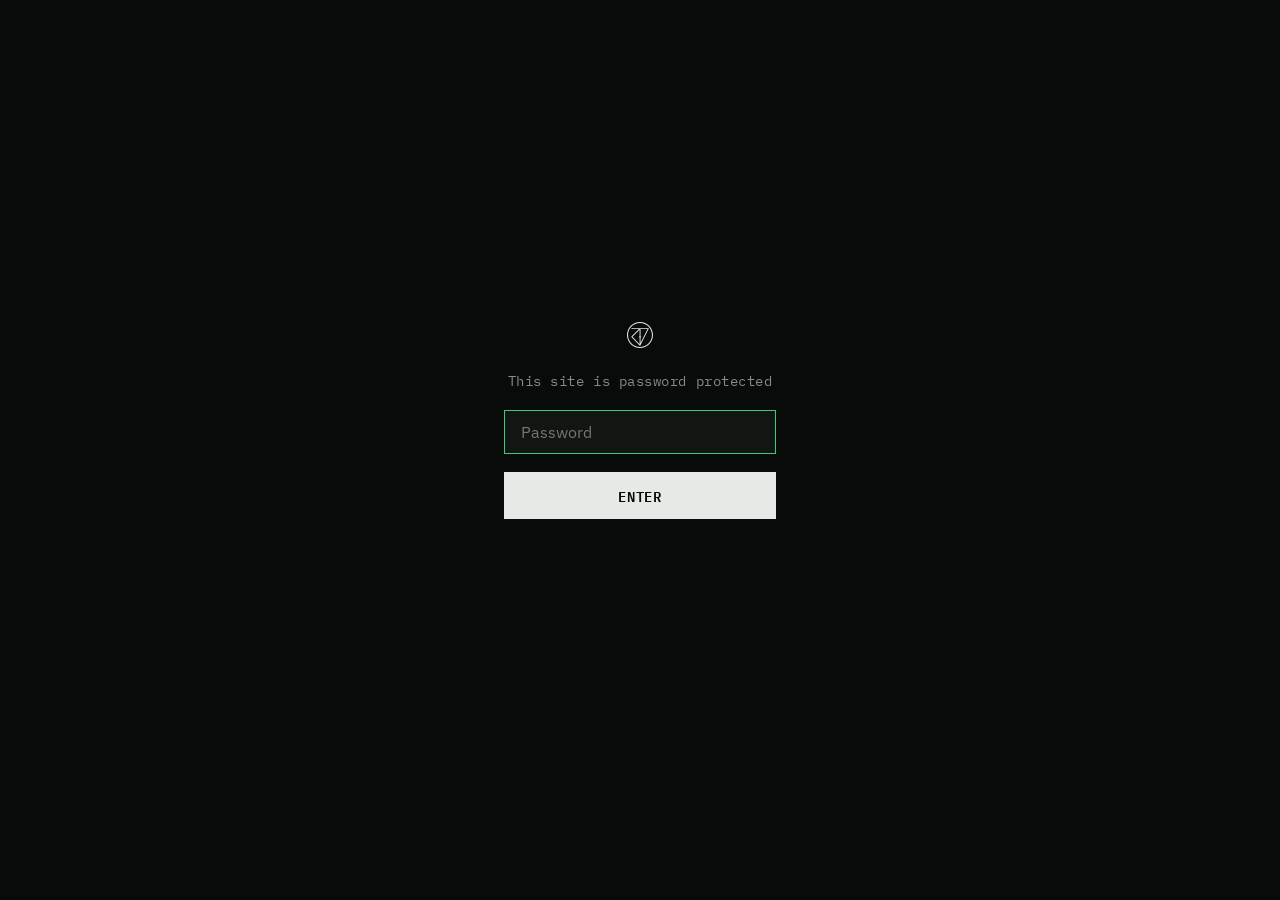
==== commit ab42e88f: "New concept" ====
--- a/index.html
+++ b/index.html
@@ -38,31 +38,31 @@
 <div class="shell">
 
   <div class="rail">
-    <div>
-      <div class="id">
-        <svg viewBox="0 0 39 39" fill="none" xmlns="http://www.w3.org/2000/svg" aria-hidden="true">
-            <path d="M19.5 1.57512C29.3823 1.57512 37.4249 9.61454 37.4249 19.5C37.4249 29.3855 29.3855 37.4249 19.5 37.4249C9.61454 37.4249 1.57512 29.3823 1.57512 19.5C1.57512 9.61769 9.61454 1.57512 19.5 1.57512ZM19.5 0C8.72932 0 0 8.72932 0 19.5C0 30.2707 8.72932 39 19.5 39C30.2707 39 39 30.2707 39 19.5C39 8.72932 30.2675 0 19.5 0Z" fill="currentColor"/>
-            <path d="M6.27246 9.32812L6.8954 10.6581H17.9384L6.27246 22.2211L19.5807 35.8642L32.889 9.32812H6.27246V9.32812ZM18.8948 21.5971H18.0234V22.9271H18.8948V33.3241L8.22308 22.2621L18.8948 11.6981V21.5971ZM20.3075 22.968H21.2639V21.6381H20.3075V10.6581H30.8125L20.3075 31.4962V22.968Z" fill="currentColor"/>
-        </svg>
-        <div class="n">Cody Turnock</div>
-      </div>
+    <div class="id">
+      <svg viewBox="0 0 39 39" fill="none" xmlns="http://www.w3.org/2000/svg" aria-hidden="true">
+          <path d="M19.5 1.57512C29.3823 1.57512 37.4249 9.61454 37.4249 19.5C37.4249 29.3855 29.3855 37.4249 19.5 37.4249C9.61454 37.4249 1.57512 29.3823 1.57512 19.5C1.57512 9.61769 9.61454 1.57512 19.5 1.57512ZM19.5 0C8.72932 0 0 8.72932 0 19.5C0 30.2707 8.72932 39 19.5 39C30.2707 39 39 30.2707 39 19.5C39 8.72932 30.2675 0 19.5 0Z" fill="currentColor"/>
+          <path d="M6.27246 9.32812L6.8954 10.6581H17.9384L6.27246 22.2211L19.5807 35.8642L32.889 9.32812H6.27246V9.32812ZM18.8948 21.5971H18.0234V22.9271H18.8948V33.3241L8.22308 22.2621L18.8948 11.6981V21.5971ZM20.3075 22.968H21.2639V21.6381H20.3075V10.6581H30.8125L20.3075 31.4962V22.968Z" fill="currentColor"/>
+      </svg>
+      <div class="n">Cody Turnock</div>
+    </div>
+    <div class="rail-mid">
       <nav class="ticks">
         <a href="#intro" data-tick="intro" aria-current="true">Intro</a>
         <a href="#cvr" data-tick="cvr">Custom Video Request</a>
-        <a href="#addveh" data-tick="addveh">Add Vehicles</a>
-        <a href="#intel" data-tick="intel">Fleet Intelligence</a>
+        <a href="#addveh" data-tick="addveh">Vehicle Onboarding</a>
+        <a href="#intel" data-tick="intel">Fleet Director Concept</a>
         <a href="#about" data-tick="about">About</a>
       </nav>
-    </div>
-    <div class="foot">
-      <a href="mailto:codyturnock@gmail.com">codyturnock@gmail.com</a>
-      <a href="https://www.linkedin.com/in/codyturnock/" target="_blank" rel="noopener noreferrer">LinkedIn</a>
-      <a href="assets/cody-turnock-resume.pdf" target="_blank" rel="noopener noreferrer">Resume</a>
-      <span class="loc">Grand Rapids, MI</span>
+      <div class="foot">
+        <a href="mailto:codyturnock@gmail.com">codyturnock@gmail.com</a>
+        <a href="https://www.linkedin.com/in/codyturnock/" target="_blank" rel="noopener noreferrer">LinkedIn</a>
+        <a href="assets/cody-turnock-resume.pdf" target="_blank" rel="noopener noreferrer">Resume</a>
+        <span class="loc">Grand Rapids, MI</span>
+      </div>
     </div>
   </div>
 
-  <main>
+  <main class="home-main">
 
     <section id="intro">
       <h1>I design complex B2B systems that hold up in the real world.</h1>
@@ -121,7 +121,8 @@
             <li><span>General Motors</span><span>2022 –</span></li>
             <li><span>Asure Software</span><span>2020–2022</span></li>
             <li><span>Brightly Interactive</span><span>2018–2020</span></li>
-            <li><span>Kendall CAD, BFA</span><span>2015</span></li>
+            <li><span>US Signal</span><span>2015–2018</span></li>
+            <li><span>Kendall CAD, BFA</span></li>
           </ul>
           <p class="disclaim">Case studies contain internal GM material and are password protected — reach out for access.</p>
         </div>
--- a/theme.css
+++ b/theme.css
@@ -11,43 +11,43 @@
    ========================================================================== */
 
 /* ── THEME TOKENS ──────────────────────────────────────────────────────────
-   Dark is not a real second theme here — it's kept commented, in the same
-   spirit as the reference file, so a future dark pass is a token swap and
-   not a rewrite. Every color anywhere else in this file is one of these. */
+   Dark is the shipped theme. Every color anywhere else in this file is one
+   of these. The light preset is kept commented below, same discipline as
+   the reference file — a future light pass is a token swap, not a rewrite. */
 :root{
-  --surface:oklch(97.5% 0.007 240);      /* page background — pale grid paper   */
-  --surface-raised:oklch(94.5% 0.011 240); /* cards, the matte behind screenshots */
-  --text:oklch(21% 0.015 240);           /* body and headings                   */
-  --text-muted:oklch(45% 0.02 240);      /* secondary text, labels  (~6.5:1)     */
-  --line:oklch(78% 0.017 240);           /* hairlines, dividers, borders         */
-  --line-strong:oklch(64% 0.022 240);    /* borders that need to read as a box   */
-  --grid-line:oklch(93% 0.011 240);      /* the faint background grid texture    */
-  --brand:oklch(48% 0.14 250);           /* links, active rail marker, accents   */
-  --brand-contrast:oklch(98% 0.006 240); /* text placed on a solid --brand fill  */
-  --focus:oklch(48% 0.14 250);
-  --media-frame:oklch(80% 0.016 240);    /* 1px border around every screenshot   */
-  --media-matte:oklch(94.5% 0.011 240);  /* panel behind screenshots             */
+  --surface:oklch(14.5% 0.006 152);      /* page background — flat, no texture  */
+  --surface-raised:oklch(19.5% 0.008 152); /* cards, the matte behind screenshots */
+  --text:oklch(93% 0.004 152);           /* body and headings                   */
+  --text-muted:oklch(63% 0.014 152);     /* secondary text, labels  (~6.8:1)     */
+  --line:oklch(31% 0.014 152);           /* hairlines, dividers, borders         */
+  --line-strong:oklch(42% 0.016 152);    /* borders that need to read as a box   */
+  --brand:oklch(74% 0.16 154);           /* links, active rail marker, accents   */
+  --brand-contrast:oklch(14.5% 0.006 152); /* text placed on a solid --brand fill */
+  --focus:oklch(74% 0.16 154);
+  --danger:oklch(62% 0.19 25);           /* gate error text only                */
+  --media-frame:oklch(34% 0.014 152);    /* 1px border around every screenshot   */
+  --media-matte:oklch(19.5% 0.008 152);  /* panel behind screenshots             */
 
   --s-1:8px; --s-2:16px; --s-3:26px; --s-4:44px; --s-5:76px; --s-6:120px;
   --measure:66ch;
 }
 
-/* DARK PRESET — not shipped, kept for a future pass. Same roles, re-solved
-   for a dark surface (same discipline as the reference file's commented
-   light preset — accent lightness/chroma re-tuned per surface, not inverted).
+/* LIGHT PRESET — not shipped, kept for a future pass. Same roles, re-solved
+   for a light surface (accent lightness/chroma re-tuned per surface, not
+   inverted).
 :root{
-  --surface:oklch(16% 0.014 240);
-  --surface-raised:oklch(21% 0.016 240);
-  --text:oklch(93% 0.006 240);
-  --text-muted:oklch(66% 0.018 240);
-  --line:oklch(30% 0.016 240);
-  --line-strong:oklch(40% 0.018 240);
-  --grid-line:oklch(24% 0.016 240);
-  --brand:oklch(72% 0.13 245);
-  --brand-contrast:oklch(16% 0.014 240);
-  --focus:oklch(72% 0.13 245);
-  --media-frame:oklch(32% 0.016 240);
-  --media-matte:oklch(21% 0.016 240);
+  --surface:oklch(97.5% 0.007 152);
+  --surface-raised:oklch(94.5% 0.011 152);
+  --text:oklch(21% 0.015 152);
+  --text-muted:oklch(45% 0.02 152);
+  --line:oklch(78% 0.017 152);
+  --line-strong:oklch(64% 0.022 152);
+  --brand:oklch(52% 0.16 154);
+  --brand-contrast:oklch(98% 0.006 152);
+  --focus:oklch(52% 0.16 154);
+  --danger:oklch(50% 0.19 25);
+  --media-frame:oklch(80% 0.016 152);
+  --media-matte:oklch(94.5% 0.011 152);
 }
 */
 
@@ -55,13 +55,10 @@
 html{scroll-behavior:smooth}
 body{
   margin:0;background:var(--surface);color:var(--text);
-  background-image:
-    repeating-linear-gradient(0deg, var(--grid-line) 0 1px, transparent 1px 48px),
-    repeating-linear-gradient(90deg, var(--grid-line) 0 1px, transparent 1px 48px);
   font:400 16.5px/1.65 "IBM Plex Sans","Helvetica Neue",sans-serif;
 }
 a{color:inherit}
-a.link,.rail .foot a,.mail a,.next a.big,.go{color:var(--brand)}
+a.link,.rail .foot a,.mail a,.go{color:var(--brand)}
 img{max-width:100%}
 ::selection{background:var(--brand);color:var(--brand-contrast)}
 :focus-visible{outline:2px solid var(--focus);outline-offset:3px}
@@ -78,9 +75,6 @@
 .gate-overlay{
   position:fixed;inset:0;z-index:1000;display:flex;align-items:center;
   justify-content:center;background:var(--surface);
-  background-image:
-    repeating-linear-gradient(0deg, var(--grid-line) 0 1px, transparent 1px 48px),
-    repeating-linear-gradient(90deg, var(--grid-line) 0 1px, transparent 1px 48px);
 }
 body.unlocked .gate-overlay{display:none}
 .gate-form{
@@ -102,15 +96,21 @@
   letter-spacing:.06em;text-transform:uppercase;cursor:pointer;
 }
 .gate-submit:hover{background:var(--brand);border-color:var(--brand);color:var(--brand-contrast)}
-.gate-error{color:#b8433a;font-size:.8rem;min-height:1.2em;font-family:"IBM Plex Mono"}
+.gate-error{color:var(--danger);font-size:.8rem;min-height:1.2em;font-family:"IBM Plex Mono"}
 
 /* ── shell + sticky rail ───────────────────────────────────────────────── */
 .shell{max-width:1220px;margin:0 auto;padding:0 24px;
   display:grid;grid-template-columns:250px minmax(0,1fr);gap:64px;align-items:start}
 
+/* Identity (logo, or the back-link + project title on a case study) stays
+   pinned at the top of the viewport at all times. The nav ticks + contact
+   footer are grouped in .rail-mid, which auto-margins into the middle of
+   whatever space is left below — so it's always centered, regardless of
+   how tall the identity block or the tick list happens to be. */
 .rail{position:sticky;top:0;height:100vh;height:100svh;
-  display:flex;flex-direction:column;justify-content:space-between;padding:34px 0}
-.rail .back{font-family:"IBM Plex Mono";font-size:13px;color:var(--brand);text-decoration:none;letter-spacing:.03em}
+  display:flex;flex-direction:column;padding:34px 0}
+.rail-mid{margin-top:auto;margin-bottom:auto;display:flex;flex-direction:column;gap:var(--s-5)}
+.rail .back{font-family:"IBM Plex Mono";font-size:13px;color:var(--text-muted);text-decoration:none;letter-spacing:.03em}
 .rail .back:hover{color:var(--text)}
 .rail .id{display:flex;align-items:center;gap:10px}
 .rail .id svg{width:20px;height:20px;flex:none}
@@ -120,7 +120,7 @@
 .rail .who{margin-top:var(--s-3)}
 .rail .who .n{font:600 17px/1.25 "IBM Plex Sans",sans-serif;letter-spacing:-.01em}
 
-.ticks{list-style:none;margin:26px 0 0;padding:0}
+.ticks{list-style:none;margin:0;padding:0}
 .ticks a{display:block;text-decoration:none;color:var(--text-muted);font-family:"IBM Plex Mono";
   font-size:12.5px;letter-spacing:.02em;padding:8px 0 8px 18px;border-left:1px solid var(--line);
   transition:color .2s,border-color .2s}
@@ -143,11 +143,13 @@
 
 /* ==========================================================================
    HOME PAGE — full-viewport sections, sticky rail, scroll snap desktop only
+   Scoped to main.home-main so it can never leak onto a case study's <main>
+   (a bare "section" selector has lower specificity than "main section" and
+   would otherwise lose to these rules on every page sharing this file).
    ========================================================================== */
-main section{min-height:100vh;min-height:100svh;
+main.home-main section{min-height:100vh;min-height:100svh;
   display:flex;flex-direction:column;justify-content:center;
-  padding:96px 0;border-bottom:1px solid var(--line)}
-main section:last-child{border-bottom:0}
+  padding:96px 0}
 
 #intro h1{margin:0;font:600 clamp(32px,5.2vw,60px)/1.08 "IBM Plex Sans",sans-serif;
   letter-spacing:-.02em;max-width:16ch}
@@ -156,13 +158,14 @@
 #intro .tags span{border:1px solid var(--line-strong);padding:5px 12px;font-family:"IBM Plex Mono";
   font-size:12.5px;color:var(--text-muted);letter-spacing:.02em}
 
-.meta{font-size:13px;color:var(--brand);letter-spacing:.04em;margin-bottom:16px;text-transform:uppercase}
+.meta{font-size:13px;color:var(--text-muted);letter-spacing:.04em;margin-bottom:16px;text-transform:uppercase}
 section h2{margin:0;font:600 clamp(27px,4.2vw,46px)/1.14 "IBM Plex Sans",sans-serif;
   letter-spacing:-.015em;max-width:18ch}
 .lede{margin:24px 0 0;max-width:58ch;font-size:17px;color:var(--text)}
 .facts{display:grid;grid-template-columns:repeat(3,minmax(0,1fr));gap:0;
   margin-top:40px;border-top:1px solid var(--line)}
 .facts div{padding:18px 22px 18px 0;border-right:1px solid var(--line)}
+.facts div:not(:first-child){padding-left:22px}
 .facts div:last-child{border-right:0;padding-right:0}
 .facts b{display:block;font:600 15px/1.3 "IBM Plex Sans",sans-serif;margin-bottom:6px}
 .facts span{font-size:13.5px;color:var(--text-muted);line-height:1.55;display:block;max-width:30ch}
@@ -184,13 +187,17 @@
 
 @media (min-width:900px) and (prefers-reduced-motion:no-preference){
   html{scroll-snap-type:y proximity}
-  main section{scroll-snap-align:center}
+  main.home-main section{scroll-snap-align:center}
 }
 
 /* ==========================================================================
    CASE STUDY PAGES — continuous reading, same rail component
    ========================================================================== */
 .head{padding:88px 0 0}
+.badge{display:inline-flex;align-items:center;gap:8px;border:1px solid var(--line-strong);
+  padding:5px 12px;font-family:"IBM Plex Mono";font-size:12px;color:var(--text-muted);
+  letter-spacing:.04em;text-transform:uppercase;margin-bottom:var(--s-3)}
+.badge i{width:6px;height:6px;border-radius:50%;background:var(--brand);display:block;flex:none}
 .head h1{margin:0;font:600 clamp(32px,4.8vw,54px)/1.08 "IBM Plex Sans",sans-serif;
   letter-spacing:-.02em;max-width:15ch}
 .head .stand{margin:var(--s-4) 0 0;max-width:58ch;font-size:18px;color:var(--text-muted);line-height:1.6}
@@ -201,8 +208,9 @@
 .summary{display:grid;grid-template-columns:repeat(3,minmax(0,1fr));
   margin:var(--s-5) 0 0;border-top:1px solid var(--line);border-bottom:1px solid var(--line)}
 .summary > div{padding:var(--s-3) var(--s-3) var(--s-3) 0;border-right:1px solid var(--line)}
+.summary > div:not(:first-child){padding-left:var(--s-3)}
 .summary > div:last-child{border-right:0;padding-right:0}
-.summary dt{font-size:12.5px;color:var(--brand);letter-spacing:.04em;text-transform:uppercase;margin-bottom:8px}
+.summary dt{font-size:12.5px;color:var(--text-muted);letter-spacing:.04em;text-transform:uppercase;margin-bottom:8px}
 .summary dd{margin:0;font-size:15px;line-height:1.55}
 
 section{padding:var(--s-6) 0 0}
@@ -230,25 +238,37 @@
 .pull cite{display:block;margin-top:var(--s-2);font-family:"IBM Plex Mono";font-size:13px;
   font-style:normal;color:var(--text-muted)}
 
-/* image system — .plate / .wide / .row / .board / .refs, all sharing the
-   matte + frame so a screenshot always sits inside a panel, never floats
-   directly on the grid-paper background */
+/* image system — .plate / .wide / .row / .grid / .board / .refs, all sharing
+   the matte + frame so a screenshot always sits inside a panel, never floats
+   directly on the background.
+     .row   2-3 screens in one line, set --n
+     .grid  many small items that wrap, set --n (same mechanics as .row —
+            named separately because it reads as a different intent: a few
+            screens side by side vs. a sheet of many small thumbnails)
+     .refs  modifier (on .row or .grid) — reference material, dimmed
+   A cell inside .row/.grid may be a bare <img>, or
+   <div class="item"><span class="cap">label</span><img></div> when that one
+   image needs its own caption. */
 figure{margin:var(--s-4) 0}
 figure .frame{background:var(--media-matte);border:1px solid var(--media-frame);padding:16px}
 figure .frame img{display:block;width:100%;height:auto}
+figure .frame .item{display:flex;flex-direction:column;gap:0}
+figure .frame .cap{display:block;font-family:"IBM Plex Mono";font-size:12px;color:var(--text-muted);
+  letter-spacing:.02em;margin-bottom:var(--s-1)}
 figcaption{margin-top:var(--s-1);font-size:13px;color:var(--text-muted);max-width:56ch}
 figure.plate{max-width:var(--measure)}
-figure.row .frame{display:grid;grid-template-columns:repeat(var(--n,3),minmax(0,1fr));gap:16px}
+figure.row .frame,figure.grid .frame{display:grid;grid-template-columns:repeat(var(--n,3),minmax(0,1fr));gap:16px}
 figure.board .frame{padding:22px;overflow:auto}
 figure.board a{display:block}
-figure.refs .frame{display:grid;grid-template-columns:repeat(4,minmax(0,1fr));gap:12px;padding:12px;opacity:.85}
+figure.refs .frame{opacity:.85}
 
 .results{display:grid;grid-template-columns:repeat(3,minmax(0,1fr));
   margin:var(--s-4) 0 0;border-top:1px solid var(--line)}
 .results > div{padding:var(--s-3) var(--s-3) 0 0;border-right:1px solid var(--line)}
+.results > div:not(:first-child){padding-left:var(--s-3)}
 .results > div:last-child{border-right:0;padding-right:0}
 .results b{display:block;font:600 28px/1 "IBM Plex Mono",monospace;letter-spacing:-.01em;
-  margin-bottom:var(--s-1);color:var(--brand)}
+  margin-bottom:var(--s-1)}
 .results span{font-size:13.5px;color:var(--text-muted);line-height:1.55;display:block;max-width:32ch}
 
 .next{margin:var(--s-6) 0 0;padding:var(--s-4) 0 var(--s-6);border-top:1px solid var(--line);
@@ -266,6 +286,7 @@
 @media(max-width:960px){
   .summary{grid-template-columns:1fr}
   .summary > div{border-right:0;border-bottom:1px solid var(--line);padding:var(--s-3) 0}
+  .summary > div:not(:first-child){padding-left:0}
   .summary > div:last-child{border-bottom:0}
 }
 @media(max-width:900px){
@@ -273,15 +294,17 @@
   .rail{position:static;height:auto;padding:26px 0 0}
   .ticks,.rail .foot{display:none}
   .head{padding-top:var(--s-5)}
-  main section{min-height:0;padding:52px 0}
+  main.home-main section{min-height:0;padding:52px 0}
   section{padding-top:var(--s-5)}
   .facts{grid-template-columns:1fr}
   .facts div{border-right:0;border-bottom:1px solid var(--line);padding-right:0}
+  .facts div:not(:first-child){padding-left:0}
   .facts div:last-child{border-bottom:0}
   #about .two{grid-template-columns:1fr;gap:30px}
   figure.row .frame{grid-template-columns:1fr}
-  figure.refs .frame{grid-template-columns:repeat(2,1fr)}
+  figure.grid .frame{grid-template-columns:repeat(2,minmax(0,1fr))}
   .results{grid-template-columns:1fr}
   .results > div{border-right:0;border-bottom:1px solid var(--line);padding:var(--s-3) 0}
+  .results > div:not(:first-child){padding-left:0}
   .results > div:last-child{border-bottom:0}
 }
